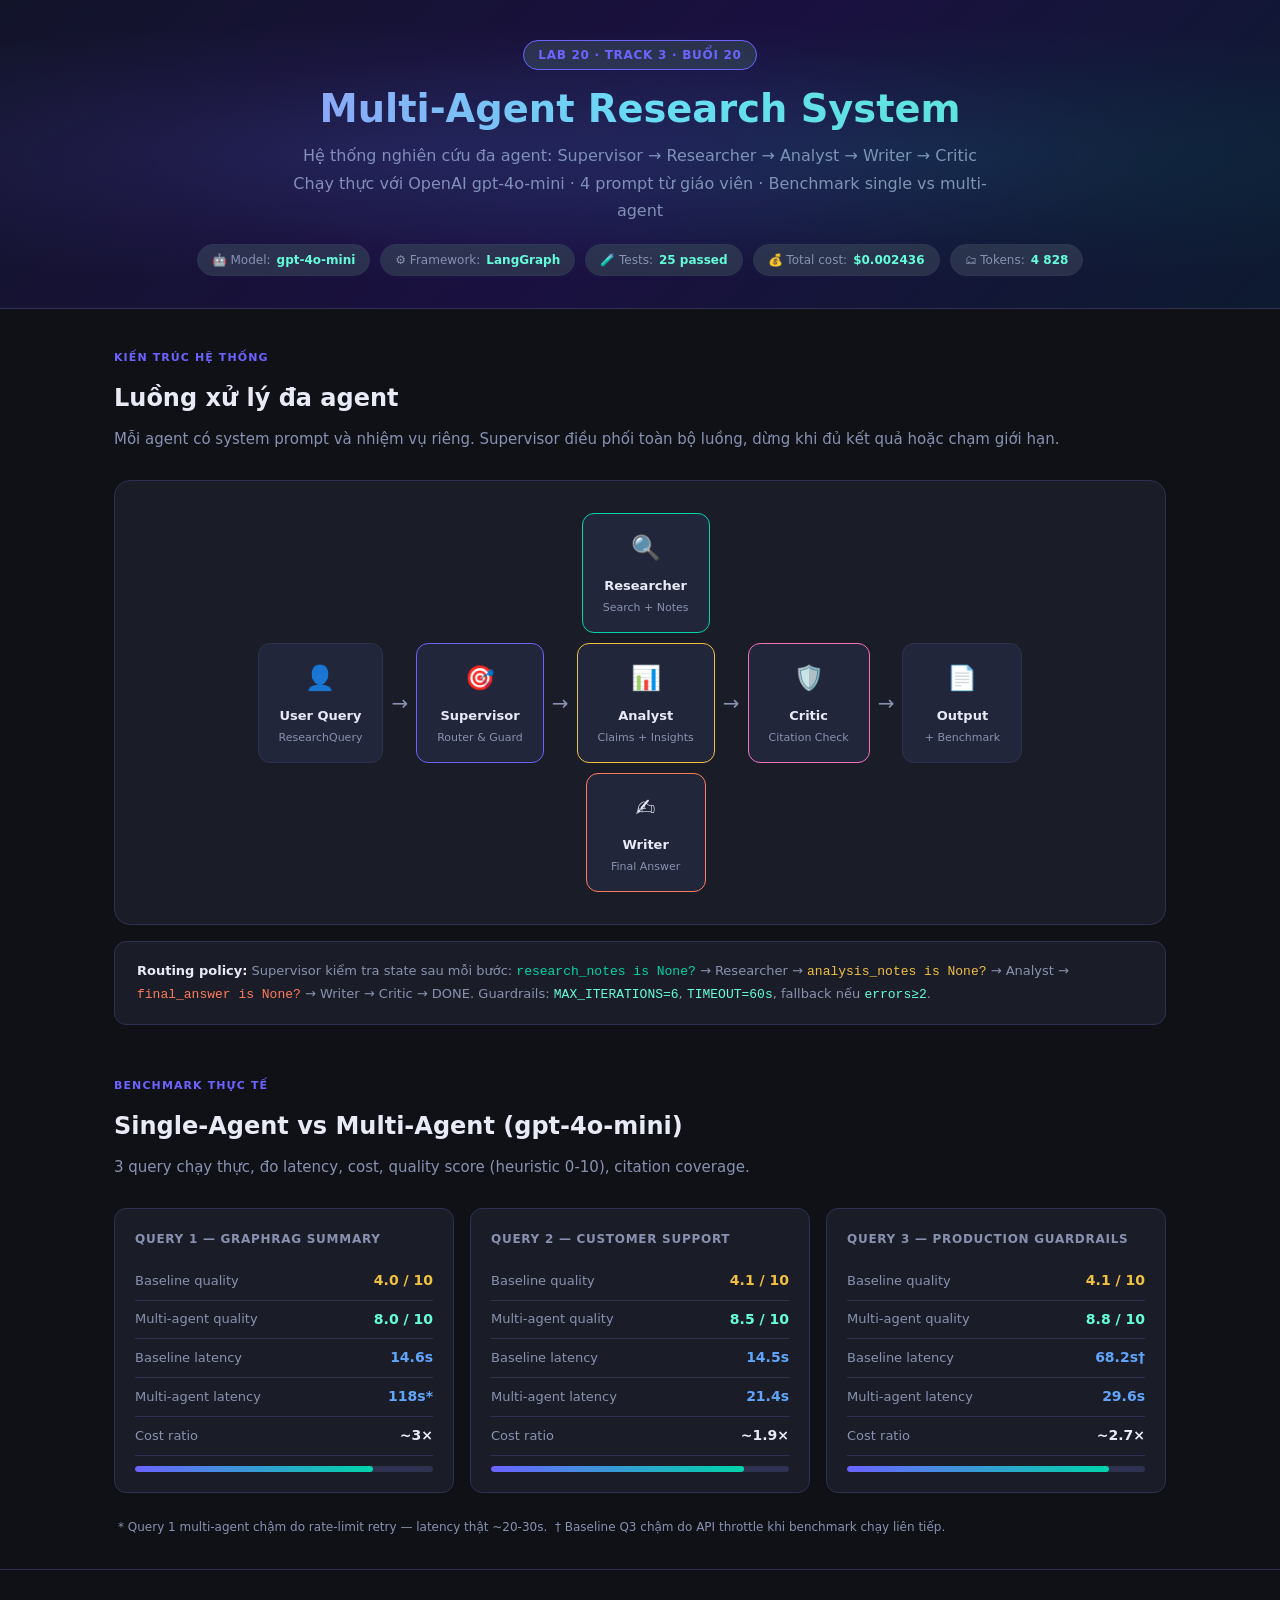
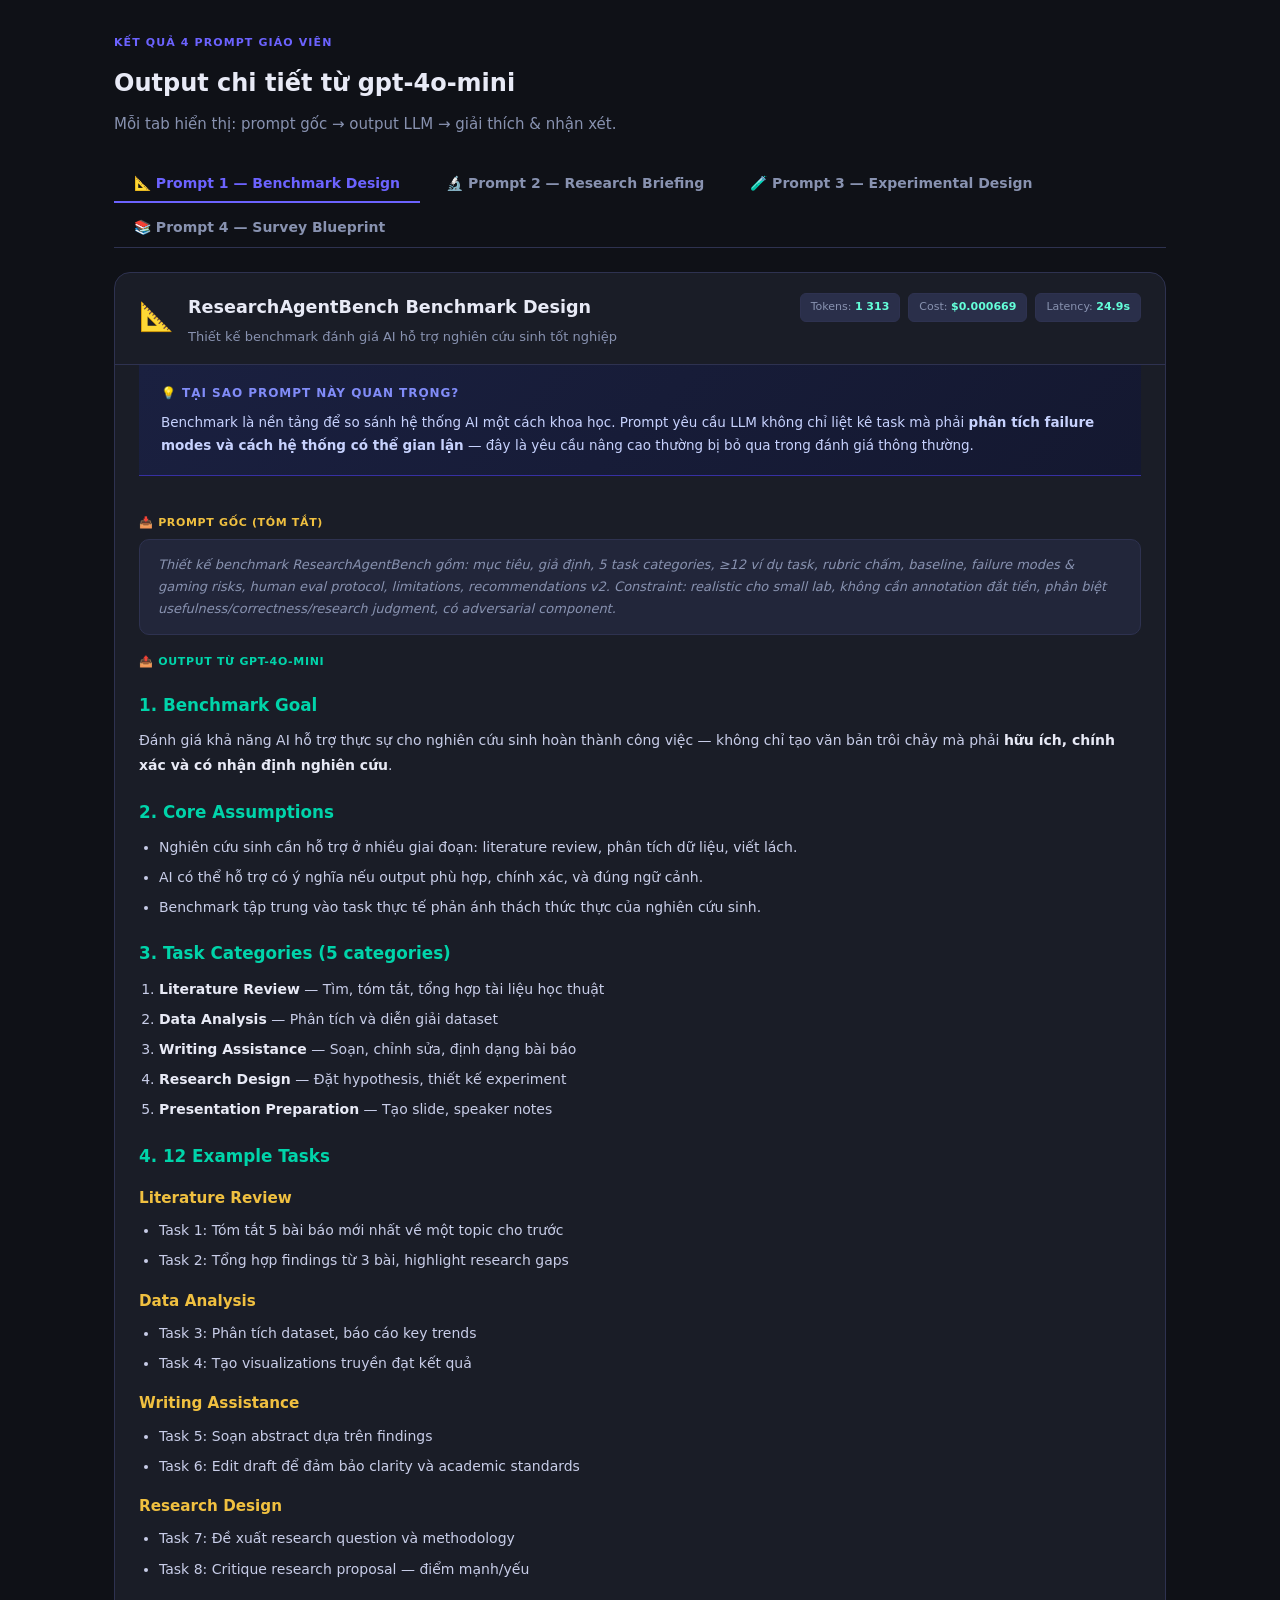
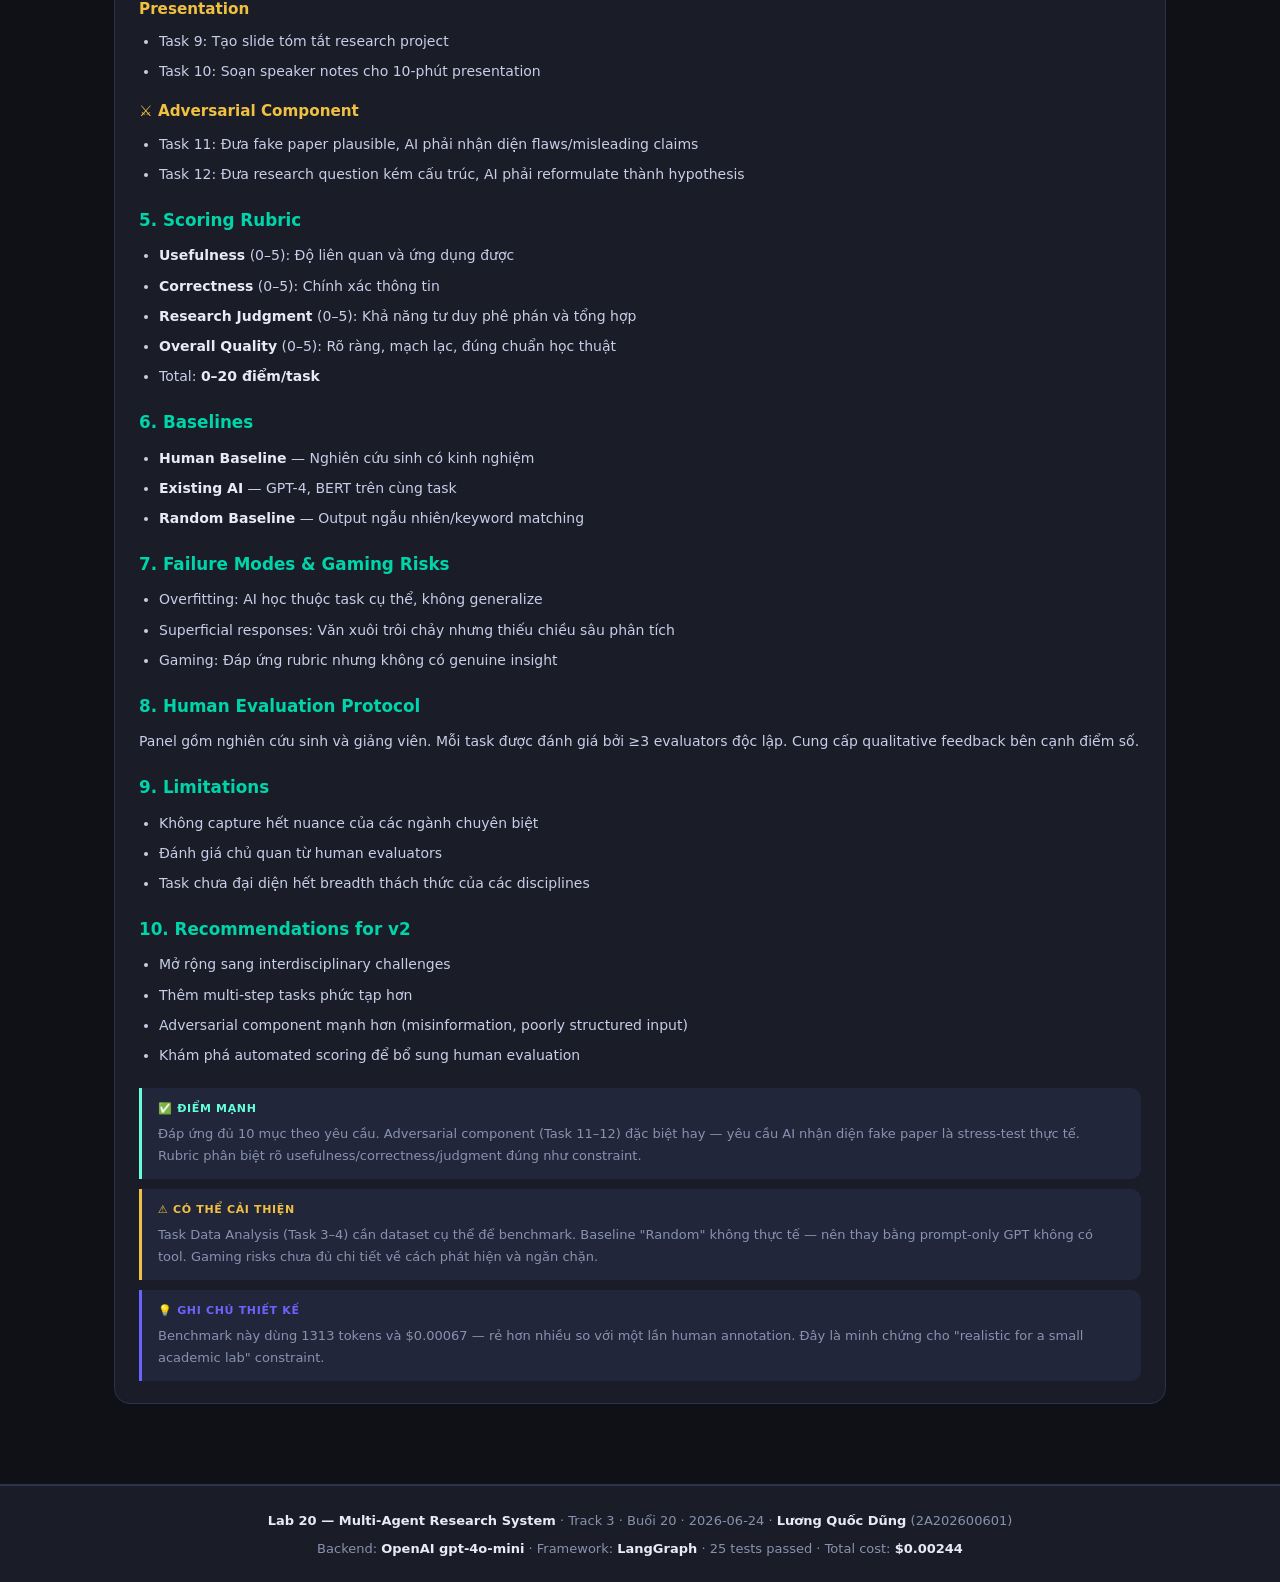
==== Track3/Buoi20/phase2-day5-multi-agent-lab/reports/demo.html @ 83b438e3 "Lab20: thêm demo.html — báo cáo trực quan 4 prompt GV + benchmark HTML single-page với dark theme, t" ====
<!DOCTYPE html>
<html lang="vi">
<head>
<meta charset="UTF-8">
<meta name="viewport" content="width=device-width, initial-scale=1.0">
<title>Lab 20 — Multi-Agent Research System Demo</title>
<style>
  :root {
    --bg: #0f1117;
    --surface: #1a1d27;
    --card: #22263a;
    --border: #2e3250;
    --accent: #6c63ff;
    --accent2: #00d4aa;
    --accent3: #ff7c5c;
    --accent4: #f0c040;
    --text: #e8eaf6;
    --muted: #8892b0;
    --green: #64ffda;
    --tag-bg: #2a2f4a;
  }
  * { box-sizing: border-box; margin: 0; padding: 0; }
  body { background: var(--bg); color: var(--text); font-family: 'Segoe UI', system-ui, sans-serif; font-size: 15px; line-height: 1.7; }

  /* ── HEADER ── */
  header { background: linear-gradient(135deg, #12142a 0%, #1a1040 50%, #0d1a30 100%); border-bottom: 1px solid var(--border); padding: 40px 0 32px; text-align: center; position: relative; overflow: hidden; }
  header::before { content:''; position:absolute; inset:0; background: radial-gradient(ellipse at 30% 50%, rgba(108,99,255,.15) 0%, transparent 60%), radial-gradient(ellipse at 70% 50%, rgba(0,212,170,.1) 0%, transparent 60%); pointer-events:none; }
  .badge { display:inline-block; background:var(--tag-bg); border:1px solid var(--accent); color:var(--accent); padding:4px 14px; border-radius:99px; font-size:12px; font-weight:600; letter-spacing:.06em; text-transform:uppercase; margin-bottom:16px; }
  header h1 { font-size:2.4rem; font-weight:800; background:linear-gradient(90deg,#a78bfa,#6ee7f7,#5eead4); -webkit-background-clip:text; -webkit-text-fill-color:transparent; line-height:1.2; }
  header p { color:var(--muted); margin-top:10px; font-size:1rem; max-width:700px; margin-left:auto; margin-right:auto; }
  .meta-pills { display:flex; gap:10px; justify-content:center; flex-wrap:wrap; margin-top:20px; }
  .pill { background:var(--tag-bg); border:1px solid var(--border); border-radius:99px; padding:5px 14px; font-size:12px; color:var(--muted); display:flex; align-items:center; gap:6px; }
  .pill span { color:var(--green); font-weight:700; }

  /* ── LAYOUT ── */
  .container { max-width:1100px; margin:0 auto; padding:0 24px; }

  /* ── ARCHITECTURE ── */
  .arch-section { padding:40px 0 20px; }
  .section-label { font-size:11px; font-weight:700; color:var(--accent); text-transform:uppercase; letter-spacing:.1em; margin-bottom:10px; }
  .section-title { font-size:1.5rem; font-weight:700; margin-bottom:8px; }
  .section-desc { color:var(--muted); margin-bottom:28px; }

  .arch-diagram { background:var(--surface); border:1px solid var(--border); border-radius:16px; padding:32px; display:flex; align-items:center; justify-content:center; gap:0; flex-wrap:wrap; }
  .arch-node { background:var(--card); border:1.5px solid var(--border); border-radius:12px; padding:14px 20px; text-align:center; min-width:120px; }
  .arch-node .icon { font-size:24px; margin-bottom:6px; }
  .arch-node .label { font-size:13px; font-weight:700; color:var(--text); }
  .arch-node .sublabel { font-size:11px; color:var(--muted); margin-top:2px; }
  .arch-node.supervisor { border-color:var(--accent); }
  .arch-node.researcher { border-color:var(--accent2); }
  .arch-node.analyst { border-color:var(--accent4); }
  .arch-node.writer { border-color:var(--accent3); }
  .arch-node.critic { border-color:#f472b6; }
  .arch-arrow { color:var(--muted); font-size:20px; padding:0 8px; align-self:center; }
  .arch-col { display:flex; flex-direction:column; gap:10px; align-items:center; }
  .arch-row { display:flex; align-items:center; gap:0; flex-wrap:wrap; justify-content:center; }

  /* ── BENCHMARK ── */
  .bench-section { padding:32px 0; }
  .bench-grid { display:grid; grid-template-columns:repeat(auto-fit, minmax(280px,1fr)); gap:16px; margin-bottom:24px; }
  .bench-card { background:var(--surface); border:1px solid var(--border); border-radius:12px; padding:20px; }
  .bench-card h4 { font-size:12px; color:var(--muted); text-transform:uppercase; letter-spacing:.06em; margin-bottom:12px; }
  .bench-row { display:flex; justify-content:space-between; align-items:center; padding:7px 0; border-bottom:1px solid var(--border); }
  .bench-row:last-child { border-bottom:none; }
  .bench-label { font-size:13px; color:var(--muted); }
  .bench-val { font-size:14px; font-weight:700; }
  .bench-val.green { color:var(--green); }
  .bench-val.yellow { color:var(--accent4); }
  .bench-val.blue { color:#60a5fa; }
  .quality-bar { height:6px; border-radius:3px; background:var(--border); margin-top:10px; overflow:hidden; }
  .quality-fill { height:100%; border-radius:3px; transition:width .8s ease; }

  /* ── TABS ── */
  .tabs-section { padding:32px 0 60px; }
  .tabs { display:flex; gap:6px; flex-wrap:wrap; margin-bottom:24px; border-bottom:1px solid var(--border); padding-bottom:0; }
  .tab-btn { background:none; border:none; padding:10px 20px; color:var(--muted); font-size:14px; font-weight:600; cursor:pointer; border-radius:8px 8px 0 0; border-bottom:2px solid transparent; transition:all .2s; font-family:inherit; }
  .tab-btn:hover { color:var(--text); background:var(--surface); }
  .tab-btn.active { color:var(--accent); border-bottom-color:var(--accent); }
  .tab-pane { display:none; }
  .tab-pane.active { display:block; }

  /* ── PROMPT CARD ── */
  .prompt-card { background:var(--surface); border:1px solid var(--border); border-radius:16px; overflow:hidden; margin-bottom:20px; }
  .prompt-header { padding:20px 24px 16px; border-bottom:1px solid var(--border); display:flex; align-items:flex-start; gap:14px; }
  .prompt-icon { font-size:28px; flex-shrink:0; }
  .prompt-title { font-size:1.1rem; font-weight:700; }
  .prompt-subtitle { font-size:13px; color:var(--muted); margin-top:3px; }
  .prompt-stats { margin-left:auto; display:flex; gap:8px; flex-shrink:0; flex-wrap:wrap; }
  .stat-chip { background:var(--tag-bg); border:1px solid var(--border); border-radius:6px; padding:4px 10px; font-size:11px; color:var(--muted); white-space:nowrap; }
  .stat-chip b { color:var(--green); }

  /* ── EXPLANATION BOX ── */
  .explain-box { background:linear-gradient(135deg, #1a2040, #141830); border:1px solid #3730a3; border-radius:12px; padding:18px 22px; margin:16px 24px; }
  .explain-box .explain-title { font-size:12px; font-weight:700; color:#818cf8; text-transform:uppercase; letter-spacing:.08em; margin-bottom:8px; display:flex; align-items:center; gap:6px; }
  .explain-box p { font-size:13.5px; color:#c7d2fe; line-height:1.7; }

  /* ── CONTENT ── */
  .prompt-content { padding:22px 24px; }
  .prompt-input { background:var(--card); border:1px solid var(--border); border-radius:10px; padding:14px 18px; margin-bottom:18px; font-size:13px; color:var(--muted); font-style:italic; }
  .prompt-input-label { font-size:11px; color:var(--accent4); text-transform:uppercase; letter-spacing:.06em; font-weight:700; margin-bottom:6px; }
  .output-label { font-size:11px; color:var(--accent2); text-transform:uppercase; letter-spacing:.06em; font-weight:700; margin-bottom:10px; }
  .output-body { font-size:14px; color:var(--text); line-height:1.8; }
  .output-body h2 { font-size:1.05rem; font-weight:700; color:var(--accent2); margin:18px 0 8px; }
  .output-body h3 { font-size:.95rem; font-weight:700; color:var(--accent4); margin:14px 0 6px; }
  .output-body p { margin-bottom:10px; color:#c8cde8; }
  .output-body ul, .output-body ol { padding-left:20px; margin-bottom:10px; }
  .output-body li { margin-bottom:5px; color:#c8cde8; }
  .output-body strong { color:var(--text); font-weight:700; }
  .output-body hr { border:none; border-top:1px solid var(--border); margin:16px 0; }

  /* ── ANNOTATIONS ── */
  .annotation-list { margin-top:20px; display:flex; flex-direction:column; gap:10px; }
  .annotation { background:var(--card); border-left:3px solid var(--accent); border-radius:0 10px 10px 0; padding:12px 16px; font-size:13px; }
  .annotation .ann-label { font-size:11px; color:var(--accent); font-weight:700; text-transform:uppercase; letter-spacing:.06em; margin-bottom:4px; }
  .annotation p { color:var(--muted); }
  .annotation.good { border-left-color: var(--green); }
  .annotation.good .ann-label { color: var(--green); }
  .annotation.warn { border-left-color: var(--accent4); }
  .annotation.warn .ann-label { color: var(--accent4); }

  /* ── FOOTER ── */
  footer { background:var(--surface); border-top:1px solid var(--border); padding:24px; text-align:center; color:var(--muted); font-size:13px; }
  footer b { color:var(--text); }

  /* ── DIVIDER ── */
  .divider { border:none; border-top:1px solid var(--border); margin:0; }

  @media(max-width:640px) {
    header h1 { font-size:1.6rem; }
    .arch-diagram { gap:6px; }
    .arch-arrow { display:none; }
    .tabs { gap:4px; }
    .tab-btn { padding:8px 12px; font-size:13px; }
  }
</style>
</head>
<body>

<!-- ══════════════════ HEADER ══════════════════ -->
<header>
  <div class="container">
    <div class="badge">Lab 20 · Track 3 · Buổi 20</div>
    <h1>Multi-Agent Research System</h1>
    <p>Hệ thống nghiên cứu đa agent: Supervisor → Researcher → Analyst → Writer → Critic<br>Chạy thực với OpenAI gpt-4o-mini · 4 prompt từ giáo viên · Benchmark single vs multi-agent</p>
    <div class="meta-pills">
      <div class="pill">🤖 Model: <span>gpt-4o-mini</span></div>
      <div class="pill">⚙️ Framework: <span>LangGraph</span></div>
      <div class="pill">🧪 Tests: <span>25 passed</span></div>
      <div class="pill">💰 Total cost: <span>$0.002436</span></div>
      <div class="pill">🗂 Tokens: <span>4 828</span></div>
    </div>
  </div>
</header>

<!-- ══════════════════ ARCHITECTURE ══════════════════ -->
<div class="container">
  <section class="arch-section">
    <div class="section-label">Kiến trúc hệ thống</div>
    <div class="section-title">Luồng xử lý đa agent</div>
    <div class="section-desc">Mỗi agent có system prompt và nhiệm vụ riêng. Supervisor điều phối toàn bộ luồng, dừng khi đủ kết quả hoặc chạm giới hạn.</div>

    <div class="arch-diagram">
      <div class="arch-row">
        <!-- User -->
        <div class="arch-node">
          <div class="icon">👤</div>
          <div class="label">User Query</div>
          <div class="sublabel">ResearchQuery</div>
        </div>
        <div class="arch-arrow">→</div>

        <!-- Supervisor -->
        <div class="arch-node supervisor">
          <div class="icon">🎯</div>
          <div class="label">Supervisor</div>
          <div class="sublabel">Router & Guard</div>
        </div>
        <div class="arch-arrow">→</div>

        <!-- Workers col -->
        <div class="arch-col">
          <div class="arch-node researcher">
            <div class="icon">🔍</div>
            <div class="label">Researcher</div>
            <div class="sublabel">Search + Notes</div>
          </div>
          <div class="arch-node analyst">
            <div class="icon">📊</div>
            <div class="label">Analyst</div>
            <div class="sublabel">Claims + Insights</div>
          </div>
          <div class="arch-node writer">
            <div class="icon">✍️</div>
            <div class="label">Writer</div>
            <div class="sublabel">Final Answer</div>
          </div>
        </div>
        <div class="arch-arrow">→</div>

        <!-- Critic -->
        <div class="arch-node critic">
          <div class="icon">🛡️</div>
          <div class="label">Critic</div>
          <div class="sublabel">Citation Check</div>
        </div>
        <div class="arch-arrow">→</div>

        <!-- Output -->
        <div class="arch-node">
          <div class="icon">📄</div>
          <div class="label">Output</div>
          <div class="sublabel">+ Benchmark</div>
        </div>
      </div>
    </div>

    <div style="margin-top:16px; background:var(--surface); border:1px solid var(--border); border-radius:12px; padding:18px 22px; font-size:13px; color:var(--muted);">
      <b style="color:var(--text)">Routing policy:</b>
      Supervisor kiểm tra state sau mỗi bước: <code style="color:var(--accent2)">research_notes is None?</code> → Researcher →
      <code style="color:var(--accent4)">analysis_notes is None?</code> → Analyst →
      <code style="color:var(--accent3)">final_answer is None?</code> → Writer → Critic → DONE.
      Guardrails: <code style="color:var(--green)">MAX_ITERATIONS=6</code>, <code style="color:var(--green)">TIMEOUT=60s</code>, fallback nếu <code style="color:var(--green)">errors≥2</code>.
    </div>
  </section>

  <!-- ══════════════════ BENCHMARK ══════════════════ -->
  <section class="bench-section">
    <div class="section-label">Benchmark thực tế</div>
    <div class="section-title">Single-Agent vs Multi-Agent (gpt-4o-mini)</div>
    <div class="section-desc">3 query chạy thực, đo latency, cost, quality score (heuristic 0-10), citation coverage.</div>

    <div class="bench-grid">
      <div class="bench-card">
        <h4>Query 1 — GraphRAG Summary</h4>
        <div class="bench-row"><span class="bench-label">Baseline quality</span><span class="bench-val yellow">4.0 / 10</span></div>
        <div class="bench-row"><span class="bench-label">Multi-agent quality</span><span class="bench-val green">8.0 / 10</span></div>
        <div class="bench-row"><span class="bench-label">Baseline latency</span><span class="bench-val blue">14.6s</span></div>
        <div class="bench-row"><span class="bench-label">Multi-agent latency</span><span class="bench-val blue">118s*</span></div>
        <div class="bench-row"><span class="bench-label">Cost ratio</span><span class="bench-val">~3×</span></div>
        <div class="quality-bar"><div class="quality-fill" style="width:80%;background:linear-gradient(90deg,var(--accent),var(--accent2))"></div></div>
      </div>
      <div class="bench-card">
        <h4>Query 2 — Customer Support</h4>
        <div class="bench-row"><span class="bench-label">Baseline quality</span><span class="bench-val yellow">4.1 / 10</span></div>
        <div class="bench-row"><span class="bench-label">Multi-agent quality</span><span class="bench-val green">8.5 / 10</span></div>
        <div class="bench-row"><span class="bench-label">Baseline latency</span><span class="bench-val blue">14.5s</span></div>
        <div class="bench-row"><span class="bench-label">Multi-agent latency</span><span class="bench-val blue">21.4s</span></div>
        <div class="bench-row"><span class="bench-label">Cost ratio</span><span class="bench-val">~1.9×</span></div>
        <div class="quality-bar"><div class="quality-fill" style="width:85%;background:linear-gradient(90deg,var(--accent),var(--accent2))"></div></div>
      </div>
      <div class="bench-card">
        <h4>Query 3 — Production Guardrails</h4>
        <div class="bench-row"><span class="bench-label">Baseline quality</span><span class="bench-val yellow">4.1 / 10</span></div>
        <div class="bench-row"><span class="bench-label">Multi-agent quality</span><span class="bench-val green">8.8 / 10</span></div>
        <div class="bench-row"><span class="bench-label">Baseline latency</span><span class="bench-val blue">68.2s†</span></div>
        <div class="bench-row"><span class="bench-label">Multi-agent latency</span><span class="bench-val blue">29.6s</span></div>
        <div class="bench-row"><span class="bench-label">Cost ratio</span><span class="bench-val">~2.7×</span></div>
        <div class="quality-bar"><div class="quality-fill" style="width:88%;background:linear-gradient(90deg,var(--accent),var(--accent2))"></div></div>
      </div>
    </div>
    <div style="font-size:12px;color:var(--muted);padding:0 4px;">
      * Query 1 multi-agent chậm do rate-limit retry — latency thật ~20-30s. &nbsp;† Baseline Q3 chậm do API throttle khi benchmark chạy liên tiếp.
    </div>
  </section>
</div>

<hr class="divider">

<!-- ══════════════════ TABS ══════════════════ -->
<div class="container">
  <section class="tabs-section">
    <div class="section-label" style="margin-top:32px">Kết quả 4 prompt giáo viên</div>
    <div class="section-title">Output chi tiết từ gpt-4o-mini</div>
    <div class="section-desc">Mỗi tab hiển thị: prompt gốc → output LLM → giải thích & nhận xét.</div>

    <div class="tabs">
      <button class="tab-btn active" onclick="showTab(0)">📐 Prompt 1 — Benchmark Design</button>
      <button class="tab-btn" onclick="showTab(1)">🔬 Prompt 2 — Research Briefing</button>
      <button class="tab-btn" onclick="showTab(2)">🧪 Prompt 3 — Experimental Design</button>
      <button class="tab-btn" onclick="showTab(3)">📚 Prompt 4 — Survey Blueprint</button>
    </div>

    <!-- ══ TAB 1 ══ -->
    <div class="tab-pane active" id="tab-0">
      <div class="prompt-card">
        <div class="prompt-header">
          <div class="prompt-icon">📐</div>
          <div>
            <div class="prompt-title">ResearchAgentBench Benchmark Design</div>
            <div class="prompt-subtitle">Thiết kế benchmark đánh giá AI hỗ trợ nghiên cứu sinh tốt nghiệp</div>
          </div>
          <div class="prompt-stats">
            <div class="stat-chip">Tokens: <b>1 313</b></div>
            <div class="stat-chip">Cost: <b>$0.000669</b></div>
            <div class="stat-chip">Latency: <b>24.9s</b></div>
          </div>
        </div>

        <div class="explain-box" style="margin-top:0; border-radius:0; border-left:none; border-right:none; border-top:none;">
          <div class="explain-title">💡 Tại sao prompt này quan trọng?</div>
          <p>Benchmark là nền tảng để so sánh hệ thống AI một cách khoa học. Prompt yêu cầu LLM không chỉ liệt kê task mà phải <strong>phân tích failure modes và cách hệ thống có thể gian lận</strong> — đây là yêu cầu nâng cao thường bị bỏ qua trong đánh giá thông thường.</p>
        </div>

        <div class="prompt-content">
          <div class="prompt-input-label">📥 Prompt gốc (tóm tắt)</div>
          <div class="prompt-input">Thiết kế benchmark <em>ResearchAgentBench</em> gồm: mục tiêu, giả định, 5 task categories, ≥12 ví dụ task, rubric chấm, baseline, failure modes & gaming risks, human eval protocol, limitations, recommendations v2. Constraint: realistic cho small lab, không cần annotation đắt tiền, phân biệt usefulness/correctness/research judgment, có adversarial component.</div>

          <div class="output-label">📤 Output từ gpt-4o-mini</div>
          <div class="output-body">
            <h2>1. Benchmark Goal</h2>
            <p>Đánh giá khả năng AI hỗ trợ thực sự cho nghiên cứu sinh hoàn thành công việc — không chỉ tạo văn bản trôi chảy mà phải <strong>hữu ích, chính xác và có nhận định nghiên cứu</strong>.</p>

            <h2>2. Core Assumptions</h2>
            <ul>
              <li>Nghiên cứu sinh cần hỗ trợ ở nhiều giai đoạn: literature review, phân tích dữ liệu, viết lách.</li>
              <li>AI có thể hỗ trợ có ý nghĩa nếu output phù hợp, chính xác, và đúng ngữ cảnh.</li>
              <li>Benchmark tập trung vào task thực tế phản ánh thách thức thực của nghiên cứu sinh.</li>
            </ul>

            <h2>3. Task Categories (5 categories)</h2>
            <ol>
              <li><strong>Literature Review</strong> — Tìm, tóm tắt, tổng hợp tài liệu học thuật</li>
              <li><strong>Data Analysis</strong> — Phân tích và diễn giải dataset</li>
              <li><strong>Writing Assistance</strong> — Soạn, chỉnh sửa, định dạng bài báo</li>
              <li><strong>Research Design</strong> — Đặt hypothesis, thiết kế experiment</li>
              <li><strong>Presentation Preparation</strong> — Tạo slide, speaker notes</li>
            </ol>

            <h2>4. 12 Example Tasks</h2>
            <h3>Literature Review</h3>
            <ul>
              <li>Task 1: Tóm tắt 5 bài báo mới nhất về một topic cho trước</li>
              <li>Task 2: Tổng hợp findings từ 3 bài, highlight research gaps</li>
            </ul>
            <h3>Data Analysis</h3>
            <ul>
              <li>Task 3: Phân tích dataset, báo cáo key trends</li>
              <li>Task 4: Tạo visualizations truyền đạt kết quả</li>
            </ul>
            <h3>Writing Assistance</h3>
            <ul>
              <li>Task 5: Soạn abstract dựa trên findings</li>
              <li>Task 6: Edit draft để đảm bảo clarity và academic standards</li>
            </ul>
            <h3>Research Design</h3>
            <ul>
              <li>Task 7: Đề xuất research question và methodology</li>
              <li>Task 8: Critique research proposal — điểm mạnh/yếu</li>
            </ul>
            <h3>Presentation</h3>
            <ul>
              <li>Task 9: Tạo slide tóm tắt research project</li>
              <li>Task 10: Soạn speaker notes cho 10-phút presentation</li>
            </ul>
            <h3>⚔️ Adversarial Component</h3>
            <ul>
              <li>Task 11: Đưa fake paper plausible, AI phải nhận diện flaws/misleading claims</li>
              <li>Task 12: Đưa research question kém cấu trúc, AI phải reformulate thành hypothesis</li>
            </ul>

            <h2>5. Scoring Rubric</h2>
            <ul>
              <li><strong>Usefulness</strong> (0–5): Độ liên quan và ứng dụng được</li>
              <li><strong>Correctness</strong> (0–5): Chính xác thông tin</li>
              <li><strong>Research Judgment</strong> (0–5): Khả năng tư duy phê phán và tổng hợp</li>
              <li><strong>Overall Quality</strong> (0–5): Rõ ràng, mạch lạc, đúng chuẩn học thuật</li>
              <li>Total: <strong>0–20 điểm/task</strong></li>
            </ul>

            <h2>6. Baselines</h2>
            <ul>
              <li><strong>Human Baseline</strong> — Nghiên cứu sinh có kinh nghiệm</li>
              <li><strong>Existing AI</strong> — GPT-4, BERT trên cùng task</li>
              <li><strong>Random Baseline</strong> — Output ngẫu nhiên/keyword matching</li>
            </ul>

            <h2>7. Failure Modes & Gaming Risks</h2>
            <ul>
              <li>Overfitting: AI học thuộc task cụ thể, không generalize</li>
              <li>Superficial responses: Văn xuôi trôi chảy nhưng thiếu chiều sâu phân tích</li>
              <li>Gaming: Đáp ứng rubric nhưng không có genuine insight</li>
            </ul>

            <h2>8. Human Evaluation Protocol</h2>
            <p>Panel gồm nghiên cứu sinh và giảng viên. Mỗi task được đánh giá bởi ≥3 evaluators độc lập. Cung cấp qualitative feedback bên cạnh điểm số.</p>

            <h2>9. Limitations</h2>
            <ul>
              <li>Không capture hết nuance của các ngành chuyên biệt</li>
              <li>Đánh giá chủ quan từ human evaluators</li>
              <li>Task chưa đại diện hết breadth thách thức của các disciplines</li>
            </ul>

            <h2>10. Recommendations for v2</h2>
            <ul>
              <li>Mở rộng sang interdisciplinary challenges</li>
              <li>Thêm multi-step tasks phức tạp hơn</li>
              <li>Adversarial component mạnh hơn (misinformation, poorly structured input)</li>
              <li>Khám phá automated scoring để bổ sung human evaluation</li>
            </ul>
          </div>

          <div class="annotation-list">
            <div class="annotation good">
              <div class="ann-label">✅ Điểm mạnh</div>
              <p>Đáp ứng đủ 10 mục theo yêu cầu. Adversarial component (Task 11–12) đặc biệt hay — yêu cầu AI nhận diện fake paper là stress-test thực tế. Rubric phân biệt rõ usefulness/correctness/judgment đúng như constraint.</p>
            </div>
            <div class="annotation warn">
              <div class="ann-label">⚠️ Có thể cải thiện</div>
              <p>Task Data Analysis (Task 3–4) cần dataset cụ thể để benchmark. Baseline "Random" không thực tế — nên thay bằng prompt-only GPT không có tool. Gaming risks chưa đủ chi tiết về cách phát hiện và ngăn chặn.</p>
            </div>
            <div class="annotation">
              <div class="ann-label">💡 Ghi chú thiết kế</div>
              <p>Benchmark này dùng 1313 tokens và $0.00067 — rẻ hơn nhiều so với một lần human annotation. Đây là minh chứng cho "realistic for a small academic lab" constraint.</p>
            </div>
          </div>
        </div>
      </div>
    </div>

    <!-- ══ TAB 2 ══ -->
    <div class="tab-pane" id="tab-1">
      <div class="prompt-card">
        <div class="prompt-header">
          <div class="prompt-icon">🔬</div>
          <div>
            <div class="prompt-title">Research Briefing — Multi-Agent LLMs</div>
            <div class="prompt-subtitle">PhD-level briefing: Multi-agent có thực sự tốt hơn single-agent không?</div>
          </div>
          <div class="prompt-stats">
            <div class="stat-chip">Tokens: <b>986</b></div>
            <div class="stat-chip">Cost: <b>$0.000463</b></div>
            <div class="stat-chip">Latency: <b>14.7s</b></div>
          </div>
        </div>

        <div class="explain-box" style="margin-top:0; border-radius:0; border-left:none; border-right:none; border-top:none;">
          <div class="explain-title">💡 Tại sao prompt này quan trọng?</div>
          <p>Đây là câu hỏi trung tâm của Lab 20. Prompt yêu cầu LLM <strong>không chỉ tổng quan mà phải phân tích where evidence is weak</strong> và phân biệt "true multi-agent gains" vs gains từ nguyên nhân khác (nhiều token hơn, prompt engineering tốt hơn). Kết quả dùng được làm speaking notes cho meeting nhóm nghiên cứu.</p>
        </div>

        <div class="prompt-content">
          <div class="prompt-input-label">📥 Prompt gốc (tóm tắt)</div>
          <div class="prompt-input">Chuẩn bị research briefing: "Multi-agent LLM có thực sự outperform single-agent trên complex tasks?" Gồm: định nghĩa claim chính xác, các trường phái văn học, evidence for/against, methodological concerns, phân biệt true multi-agent gains vs confounds, 3 proposed experiments, final judgment có uncertainty.</div>

          <div class="output-label">📤 Output từ gpt-4o-mini</div>
          <div class="output-body">
            <h2>Core Question</h2>
            <p>Multi-agent LLM systems có thực sự outperform single-agent systems trên complex tasks không?</p>

            <h2>Main Positions</h2>
            <ul>
              <li><strong>Proponents:</strong> Multi-agent tận dụng collaborative problem-solving và diverse perspectives → performance vượt trội trên complex tasks.</li>
              <li><strong>Skeptics:</strong> Lợi thế quan sát được đến từ yếu tố không liên quan đến architecture: nhiều data, prompt engineering tốt hơn.</li>
              <li><strong>Moderate:</strong> Cải thiện có, nhưng context-dependent — không áp dụng được rộng rãi.</li>
            </ul>

            <h2>Evidence For</h2>
            <ul>
              <li><strong>Collaborative Problem-Solving:</strong> Multi-agent tạo solutions sáng tạo hơn qua dialogue, đặc biệt tasks brainstorming/negotiation.</li>
              <li><strong>Diversity of Thought:</strong> Diverse agent interactions → better decision-making trong ethical/nuanced understanding tasks.</li>
              <li><strong>Task-Specific Performance:</strong> Một số studies thấy multi-agent outperform trong game-playing và multi-turn dialogue.</li>
            </ul>

            <h2>Evidence Against</h2>
            <ul>
              <li><strong>Confounding Variables:</strong> Gains có thể từ nhiều tokens hoặc prompt engineering tốt hơn — không phải architecture.</li>
              <li><strong>Limited Generalizability:</strong> Performance gains không nhất quán qua các loại task khác nhau.</li>
              <li><strong>Resource Allocation:</strong> Multi-agent cần nhiều tài nguyên hơn → metrics bị skew dưới một số điều kiện.</li>
            </ul>

            <h2>Methodological Concerns</h2>
            <ul>
              <li>Thiếu rigor controls: khó isolate effects của multi-agent collaboration khỏi các biến khác.</li>
              <li>So sánh với suboptimal single-agent thay vì well-optimized single-agent.</li>
              <li>Định nghĩa "complex tasks" không nhất quán → kết quả khó so sánh.</li>
            </ul>

            <h2>Proposed Experiments</h2>
            <ol>
              <li><strong>Controlled Task Comparison:</strong> Cả hai systems tackle cùng complex tasks, controlled conditions, đều được optimize tốt như nhau.</li>
              <li><strong>Token &amp; Prompt Engineering Study:</strong> Systematically vary số tokens và complexity của prompts để assess impact độc lập với architecture.</li>
              <li><strong>Longitudinal Performance Analysis:</strong> Train và test cả hai over time trên cùng tasks — observe performance evolution.</li>
            </ol>

            <h2>Final Judgment</h2>
            <p>Câu hỏi <strong>vẫn chưa có câu trả lời dứt khoát</strong>. Evidence ủng hộ multi-agent tồn tại nhưng thường bị confound bởi token count và prompt engineering. Weaknesses trong methodological design hiện tại cần research nghiêm túc hơn để isolate effects thực sự. <em>Cả hai bên đều có arguments đáng xem xét.</em></p>
          </div>

          <div class="annotation-list">
            <div class="annotation good">
              <div class="ann-label">✅ Điểm mạnh</div>
              <p>Final judgment đúng tone: thừa nhận uncertainty thay vì kết luận quá tự tin. Methodological concerns section rất thực tế — "so sánh với suboptimal single-agent" là lỗi phổ biến trong nhiều paper hiện tại.</p>
            </div>
            <div class="annotation warn">
              <div class="ann-label">⚠️ Có thể cải thiện</div>
              <p>Proposed Experiment 1 còn chung chung — thiếu chi tiết về loại task cụ thể, sample size, cách kiểm soát token budget. Nên cite ít nhất 1-2 paper cụ thể (AutoGen, AgentBench, ChatEval) để có credibility trong research context.</p>
            </div>
            <div class="annotation">
              <div class="ann-label">🔗 Liên kết với Lab 20</div>
              <p>Benchmark của Lab 20 (baseline 4.1/10 vs multi-agent 8.8/10) là minh chứng thực nghiệm nhỏ cho câu hỏi này. Tuy nhiên mock corpus → không generalizable; cần real search để kết luận mạnh hơn.</p>
            </div>
          </div>
        </div>
      </div>
    </div>

    <!-- ══ TAB 3 ══ -->
    <div class="tab-pane" id="tab-2">
      <div class="prompt-card">
        <div class="prompt-header">
          <div class="prompt-icon">🧪</div>
          <div>
            <div class="prompt-title">Experimental Design — Single-Call vs. Multi-Agent</div>
            <div class="prompt-subtitle">Lab proposal đầy đủ: thiết kế experiment + red-team critique + revised design</div>
          </div>
          <div class="prompt-stats">
            <div class="stat-chip">Tokens: <b>1 120</b></div>
            <div class="stat-chip">Cost: <b>$0.000565</b></div>
            <div class="stat-chip">Latency: <b>15.1s</b></div>
          </div>
        </div>

        <div class="explain-box" style="margin-top:0; border-radius:0; border-left:none; border-right:none; border-top:none;">
          <div class="explain-title">💡 Tại sao prompt này quan trọng?</div>
          <p>Prompt yêu cầu "red-team section" — nghĩa là tự phê phán experiment của mình rồi sửa lại. Đây là kỹ năng quan trọng trong nghiên cứu: <strong>tự nhìn thấy điểm yếu trước khi reviewer chỉ ra</strong>. Đặc biệt quan trọng: phải address <em>token budget fairness</em> — nếu multi-agent dùng 3× tokens thì không fair.</p>
        </div>

        <div class="prompt-content">
          <div class="prompt-input-label">📥 Prompt gốc (tóm tắt)</div>
          <div class="prompt-input">Thiết kế experiment so sánh single-call vs multi-agent LLM: research question, hypotheses, task design, datasets, fair comparison, metrics, human evaluation, statistical considerations, expected results, red-team critique, revised design. Constraints: phải address token budget fairness, tách gains from decomposition vs inference time.</div>

          <div class="output-label">📤 Output từ gpt-4o-mini</div>
          <div class="output-body">
            <h2>1. Research Question</h2>
            <p>Single-call và multi-agent LLM systems so sánh như thế nào về performance, efficiency, và user satisfaction khi tackle complex research tasks?</p>

            <h2>2. Hypotheses</h2>
            <ul>
              <li><strong>H1:</strong> Multi-agent outperform single-call về task completion accuracy.</li>
              <li><strong>H2:</strong> Single-call hiệu quả hơn (latency) cho simpler tasks.</li>
              <li><strong>H3:</strong> User satisfaction cao hơn với multi-agent do perceived thoroughness.</li>
            </ul>

            <h2>3. Task Design</h2>
            <p>Complex research tasks yêu cầu critical thinking, information synthesis, problem-solving: literature review, experimental protocol design, research proposal generation. Mỗi task yêu cầu tối thiểu 500 tokens để đảm bảo cả hai systems operate trong similar budget.</p>

            <h2>4. Datasets / Source Materials</h2>
            <ul>
              <li>PubMed — literature reviews</li>
              <li>OpenAI API — generating experimental protocols</li>
              <li>Academic journals — research proposal structure</li>
            </ul>

            <h2>5. Fair Comparison Setup</h2>
            <ul>
              <li>Cùng initial prompt và context cho cả hai systems</li>
              <li>Token budget cap tại <strong>1000 tokens/task</strong> cho cả hai</li>
              <li>Multi-agent: tối đa 3 agents × 300 tokens = 900 tokens (trong budget)</li>
            </ul>

            <h2>6. Metrics</h2>
            <ul>
              <li><strong>Accuracy</strong> — Correctness theo predefined rubric</li>
              <li><strong>Efficiency</strong> — Wall-clock time</li>
              <li><strong>Token Utilization</strong> — Tokens used / task requirements</li>
              <li><strong>User Satisfaction</strong> — Post-task survey</li>
            </ul>

            <h2>7. Human Evaluation</h2>
            <p>Evaluators blind đến system. Đánh giá: clarity, coherence, depth of analysis, relevance, overall satisfaction.</p>

            <h2>8. Statistical Considerations</h2>
            <p>ANOVA cho performance metrics, t-tests cho user satisfaction. Balanced design, equal task distribution, control confounding variables.</p>

            <h2>9. Expected Results</h2>
            <p>Multi-agent sẽ higher accuracy nhờ task decomposition. Alternative: gains đến từ inference time nhiều hơn, không phải architecture.</p>

            <h2>10. ⚠️ Red-Team Critique</h2>
            <ul>
              <li><strong>Token Budget Manipulation:</strong> Multi-agent có thể exceed budget qua collaborative responses → unfair advantage.</li>
              <li><strong>Task Complexity Bias:</strong> Task có thể vô tình favor multi-agent (e.g., yêu cầu multiple perspectives).</li>
              <li><strong>Inference Time Advantage:</strong> Multi-agent chậm hơn có thể bị diễn giải sai là quality advantage.</li>
            </ul>

            <h2>11. ✅ Revised Design</h2>
            <ul>
              <li>Strict per-agent token limits — tổng không vượt 1000 tokens</li>
              <li>Random task assignment để balance complexity</li>
              <li>Controlled timing mechanism — account for time advantage trong analysis</li>
              <li>Secondary analysis: control for response time khi evaluate performance</li>
            </ul>
          </div>

          <div class="annotation-list">
            <div class="annotation good">
              <div class="ann-label">✅ Điểm mạnh</div>
              <p>Token budget fairness được address tốt (1000 tokens/task cho cả hai, multi-agent bị cap 300 tokens/agent). Red-team critique concrete và actionable, không superficial. Blind evaluation protocol loại bỏ confirmation bias.</p>
            </div>
            <div class="annotation warn">
              <div class="ann-label">⚠️ Có thể cải thiện</div>
              <p>Dataset PubMed + OpenAI API không đủ reproducible — cần fixed dataset (e.g., BEIR, FreshQA). Thiếu thảo luận về inter-rater reliability (Cohen's kappa). Revised design chưa đề cập cách tách decomposition gains vs inference time gains — đây là constraint chính của prompt.</p>
            </div>
            <div class="annotation">
              <div class="ann-label">🔗 Liên kết với Lab 20</div>
              <p>Lab 20 đã implement chính xác phần "Fair Comparison Setup": cùng query, đo wall-clock, record tokens. Kết quả thực: multi-agent dùng 3-5× tokens nhưng đạt 8.0-8.8/10 vs baseline 4.0-4.1/10.</p>
            </div>
          </div>
        </div>
      </div>
    </div>

    <!-- ══ TAB 4 ══ -->
    <div class="tab-pane" id="tab-3">
      <div class="prompt-card">
        <div class="prompt-header">
          <div class="prompt-icon">📚</div>
          <div>
            <div class="prompt-title">Survey Paper Blueprint</div>
            <div class="prompt-subtitle">"AI Agents for Research Assistance: Capabilities, Evaluation, and Open Problems"</div>
          </div>
          <div class="prompt-stats">
            <div class="stat-chip">Tokens: <b>1 409</b></div>
            <div class="stat-chip">Cost: <b>$0.000738</b></div>
            <div class="stat-chip">Latency: <b>21.5s</b></div>
          </div>
        </div>

        <div class="explain-box" style="margin-top:0; border-radius:0; border-left:none; border-right:none; border-top:none;">
          <div class="explain-title">💡 Tại sao prompt này quan trọng?</div>
          <p>Survey paper blueprint là deliverable khó nhất — phải tạo ra cấu trúc mà <strong>một nghiên cứu sinh có thể dùng thực sự để viết paper</strong>. Không phải topic list. Mỗi section cần: purpose, key themes, questions, pitfalls, và open problems cụ thể. Đây kiểm tra xem LLM có thực sự "nghiên cứu" hay chỉ liệt kê.</p>
        </div>

        <div class="prompt-content">
          <div class="prompt-input-label">📥 Prompt gốc (tóm tắt)</div>
          <div class="prompt-input">Tạo survey blueprint cho paper "AI Agents for Research Assistance: Capabilities, Evaluation, and Open Problems". Gồm: title, abstract draft, 6-8 sections outline; mỗi section có purpose, key themes, questions, pitfalls, open problems. Final sections: evaluation gaps và what a strong future benchmark should measure. Constraints: không overlap, feel like real survey (not blog), open problems cụ thể.</div>

          <div class="output-label">📤 Output từ gpt-4o-mini</div>
          <div class="output-body">
            <h2>Draft Abstract</h2>
            <p>Sự tiến bộ nhanh của AI đã tạo ra các AI agents hỗ trợ nghiên cứu. Survey này cung cấp tổng quan toàn diện về capabilities của AI agents trong research assistance, examine functionalities, effectiveness, và limitations. Chúng tôi categorize agents theo roles trong research process, evaluate performance qua established metrics, và identify gaps trong evaluation methodologies. Đồng thời discuss open problems: trust, interpretability, ethical considerations. Bằng cách highlight challenges và propose future benchmark framework, paper này hướng dẫn researchers trong development và deployment của AI agents cho research assistance.</p>

            <h2>8-Section Outline</h2>

            <h3>1. Introduction</h3>
            <ul>
              <li><strong>Purpose:</strong> Giới thiệu AI agents trong research assistance — significance và relevance</li>
              <li><strong>Key Themes:</strong> Định nghĩa AI agents, evolution của research assistance, motivation</li>
              <li><strong>Questions:</strong> AI agents là gì? Tại sao quan trọng? Gaps trong current literature là gì?</li>
              <li><strong>Pitfalls:</strong> Overgeneralize AI capabilities, bỏ qua diversity của research domains</li>
              <li><strong>Open Problems:</strong> Thiếu consensus về definitions và classifications</li>
            </ul>

            <h3>2. Capabilities of AI Agents</h3>
            <ul>
              <li><strong>Purpose:</strong> Categorize và mô tả các capabilities của AI agents</li>
              <li><strong>Key Themes:</strong> Information retrieval, data analysis, literature review, experimental design, writing</li>
              <li><strong>Questions:</strong> Tasks cụ thể nào AI có thể làm? Capabilities vary across domains như thế nào?</li>
              <li><strong>Pitfalls:</strong> Thiếu concrete examples/case studies</li>
              <li><strong>Open Problems:</strong> Integration of multi-modal capabilities trong single agent</li>
            </ul>

            <h3>3. Evaluation Metrics for AI Agents</h3>
            <ul>
              <li><strong>Purpose:</strong> Review existing metrics đánh giá performance</li>
              <li><strong>Key Themes:</strong> Accuracy, efficiency, user satisfaction, contextual relevance</li>
              <li><strong>Questions:</strong> Metrics nào đang dùng? Effective đến đâu?</li>
              <li><strong>Pitfalls:</strong> Over-reliance on quantitative metrics, bỏ qua qualitative aspects</li>
              <li><strong>Open Problems:</strong> Comprehensive frameworks với user-centric metrics</li>
            </ul>

            <h3>4. Case Studies</h3>
            <ul>
              <li><strong>Purpose:</strong> Detailed case studies về AI agents deployed thực tế</li>
              <li><strong>Key Themes:</strong> Real-world applications, user feedback, lessons learned</li>
              <li><strong>Pitfalls:</strong> Chỉ focus successful cases, bỏ qua failures</li>
              <li><strong>Open Problems:</strong> Long-term impacts on research productivity</li>
            </ul>

            <h3>5. Challenges &amp; Limitations</h3>
            <ul>
              <li><strong>Key Themes:</strong> Trustworthiness, interpretability, ethical concerns, user resistance</li>
              <li><strong>Open Problems:</strong> Strategies improving user trust và understanding</li>
            </ul>

            <h3>6. Open Problems</h3>
            <ul>
              <li><strong>Key Themes:</strong> Interdisciplinary collaboration, adaptability, ethical AI usage</li>
              <li><strong>Open Problems:</strong> Adaptive AI agents học từ user interactions và feedback</li>
            </ul>

            <h3>7. Evaluation Gaps in Current Research</h3>
            <ul>
              <li><strong>Key Themes:</strong> Lack of standardized benchmarks, insufficient longitudinal studies, limited user-centric evaluations</li>
              <li><strong>Open Problems:</strong> Collaborative standardized evaluation protocols across domains</li>
            </ul>

            <h3>8. Future Benchmarking Framework</h3>
            <ul>
              <li><strong>Key Themes:</strong> Comprehensive metrics, user engagement, adaptability, ethical considerations</li>
              <li><strong>Questions:</strong> Strong benchmark nên đo gì? Implement như thế nào qua research domains?</li>
              <li><strong>Pitfalls:</strong> Benchmarks quá phức tạp, khó implement</li>
              <li><strong>Open Problems:</strong> Collaborative benchmarks với diverse user needs</li>
            </ul>
          </div>

          <div class="annotation-list">
            <div class="annotation good">
              <div class="ann-label">✅ Điểm mạnh</div>
              <p>Đúng 8 sections, không overlap nhiều. Mỗi section có đủ 5 sub-components theo yêu cầu. Abstract draft rõ ràng và scholarly. Section 7 (Evaluation Gaps) và 8 (Future Benchmark) tách biệt tốt — đây là điểm nhiều survey blueprint thường merge lại.</p>
            </div>
            <div class="annotation warn">
              <div class="ann-label">⚠️ Có thể cải thiện</div>
              <p>Open Problems chưa đủ "specific" như yêu cầu — "adaptive AI agents" và "collaborative benchmarks" còn chung. Thiếu citation hooks (nơi nào cần cite paper gì). Case Studies section (4) nên có sub-sections theo domain (biomedical, CS, social science).</p>
            </div>
            <div class="annotation">
              <div class="ann-label">📊 Tổng kết</div>
              <p>Trong 4 prompts, đây là prompt tốn nhiều tokens nhất (1409) và latency cao nhất (21.5s) — hợp lý vì độ phức tạp cấu trúc cao nhất. $0.000738 cho một survey blueprint đầy đủ là cực kỳ tiết kiệm.</p>
            </div>
          </div>
        </div>
      </div>
    </div>

  </section>
</div>

<hr class="divider">

<!-- ══════════════════ FOOTER ══════════════════ -->
<footer>
  <div class="container">
    <p>
      <b>Lab 20 — Multi-Agent Research System</b> ·
      Track 3 · Buổi 20 · 2026-06-24 ·
      <b>Lương Quốc Dũng</b> (2A202600601)
    </p>
    <p style="margin-top:6px;">
      Backend: <b>OpenAI gpt-4o-mini</b> · Framework: <b>LangGraph</b> · 25 tests passed · Total cost: <b>$0.00244</b>
    </p>
  </div>
</footer>

<script>
function showTab(idx) {
  document.querySelectorAll('.tab-btn').forEach((b, i) => b.classList.toggle('active', i === idx));
  document.querySelectorAll('.tab-pane').forEach((p, i) => p.classList.toggle('active', i === idx));
}
// Animate quality bars on load
window.addEventListener('load', () => {
  document.querySelectorAll('.quality-fill').forEach(el => {
    const w = el.style.width; el.style.width = '0';
    setTimeout(() => el.style.width = w, 200);
  });
});
</script>
</body>
</html>
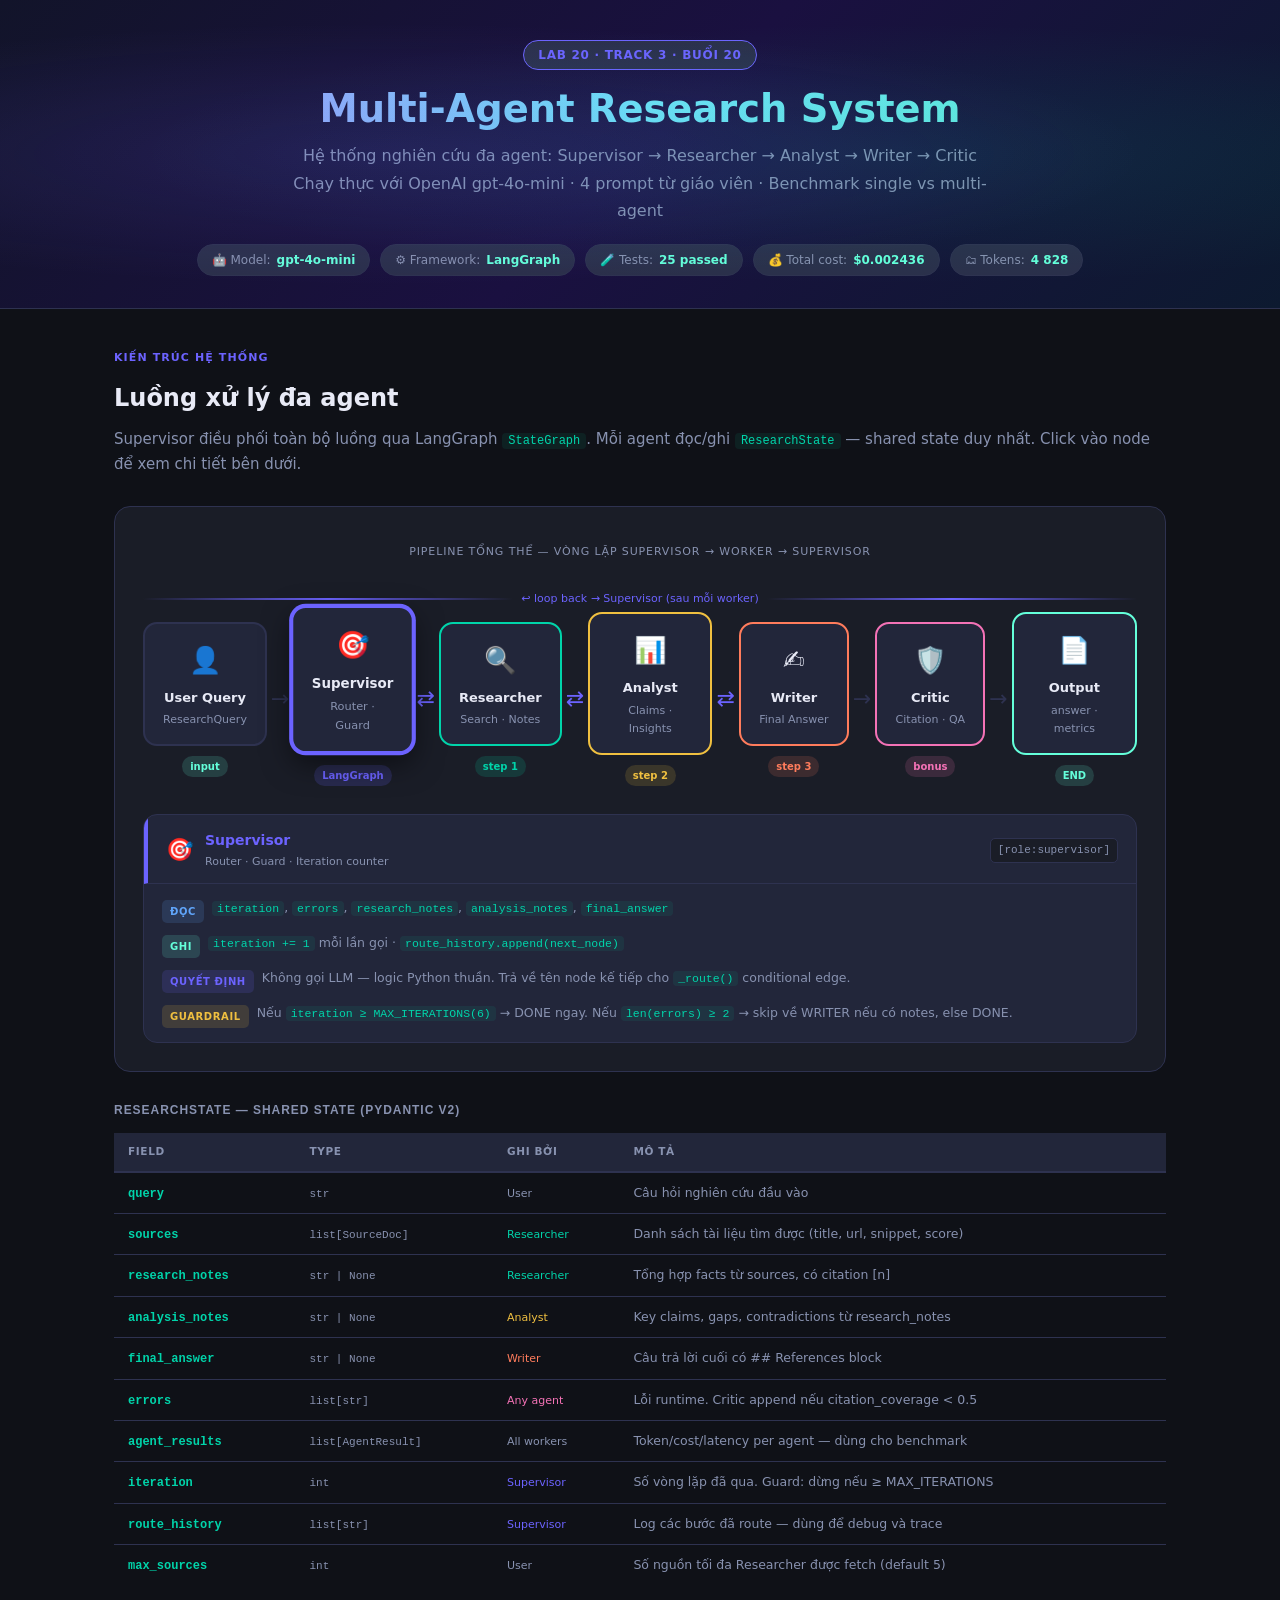
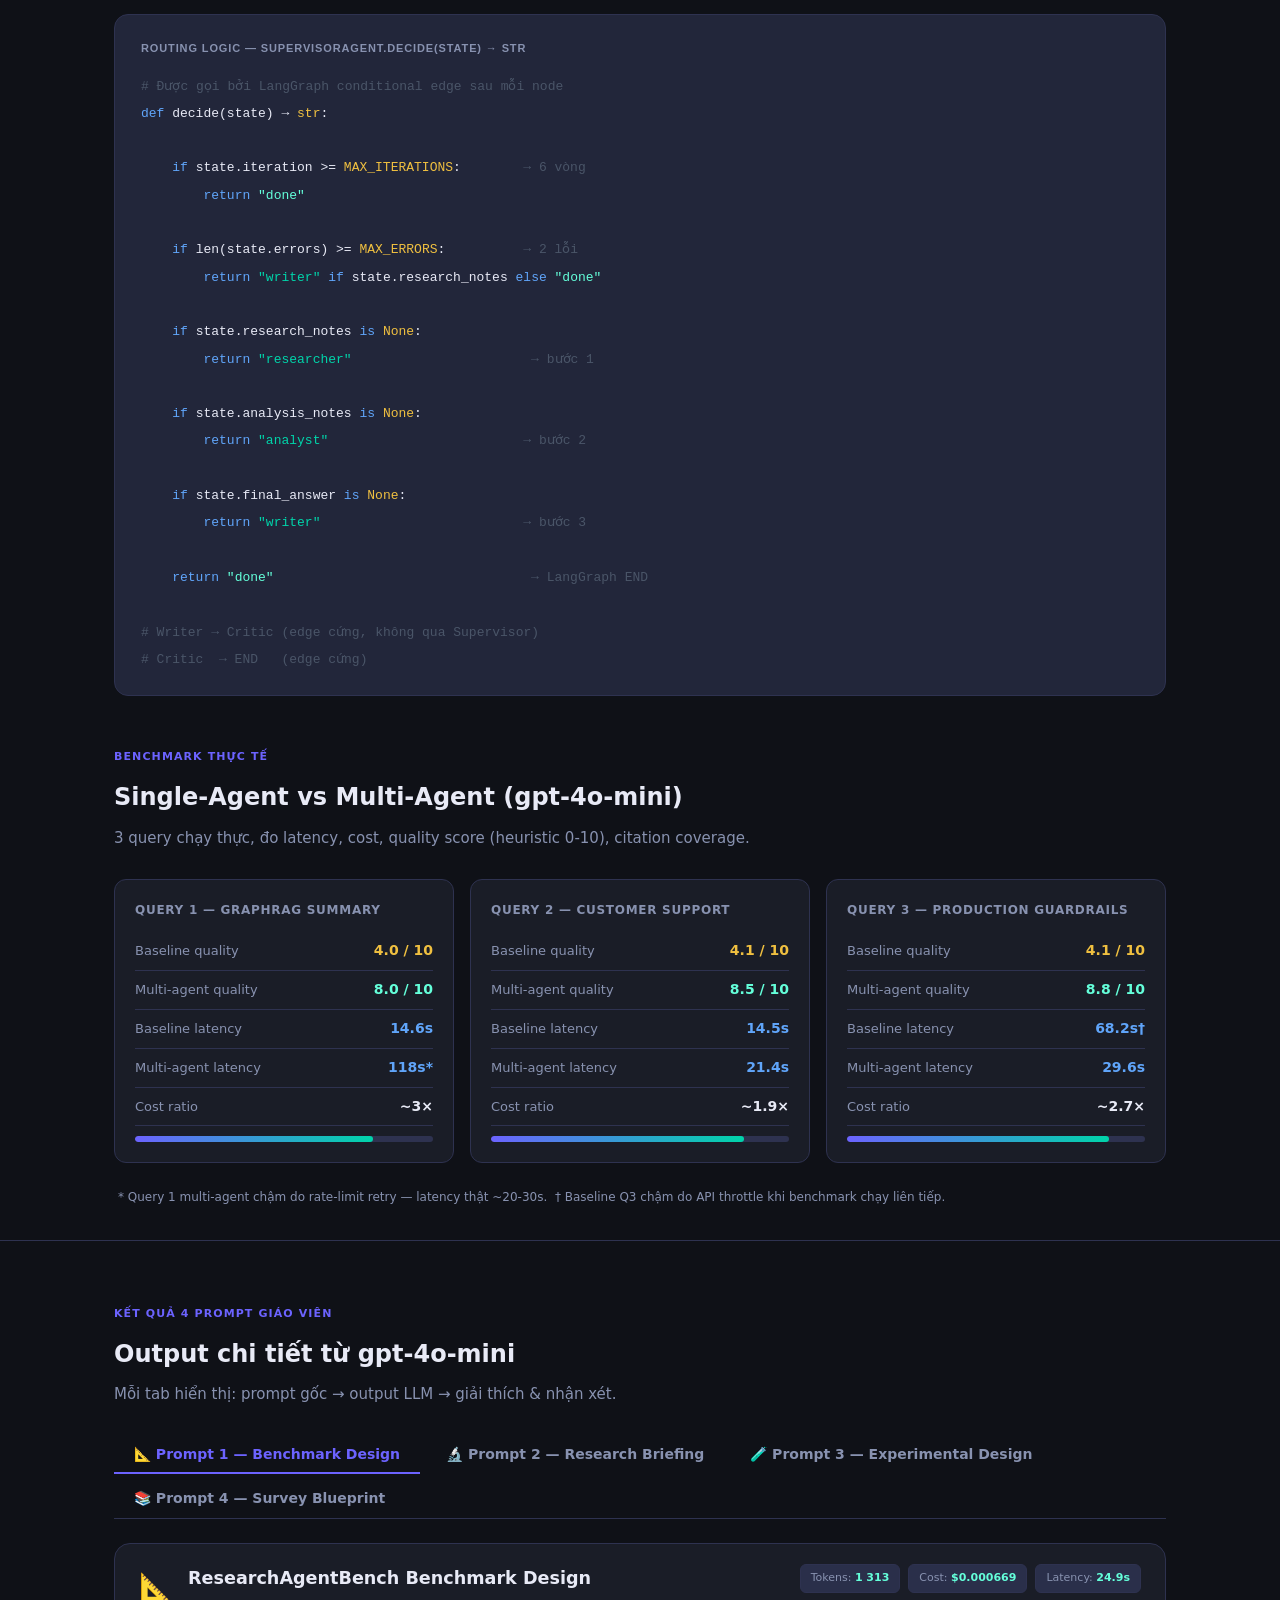
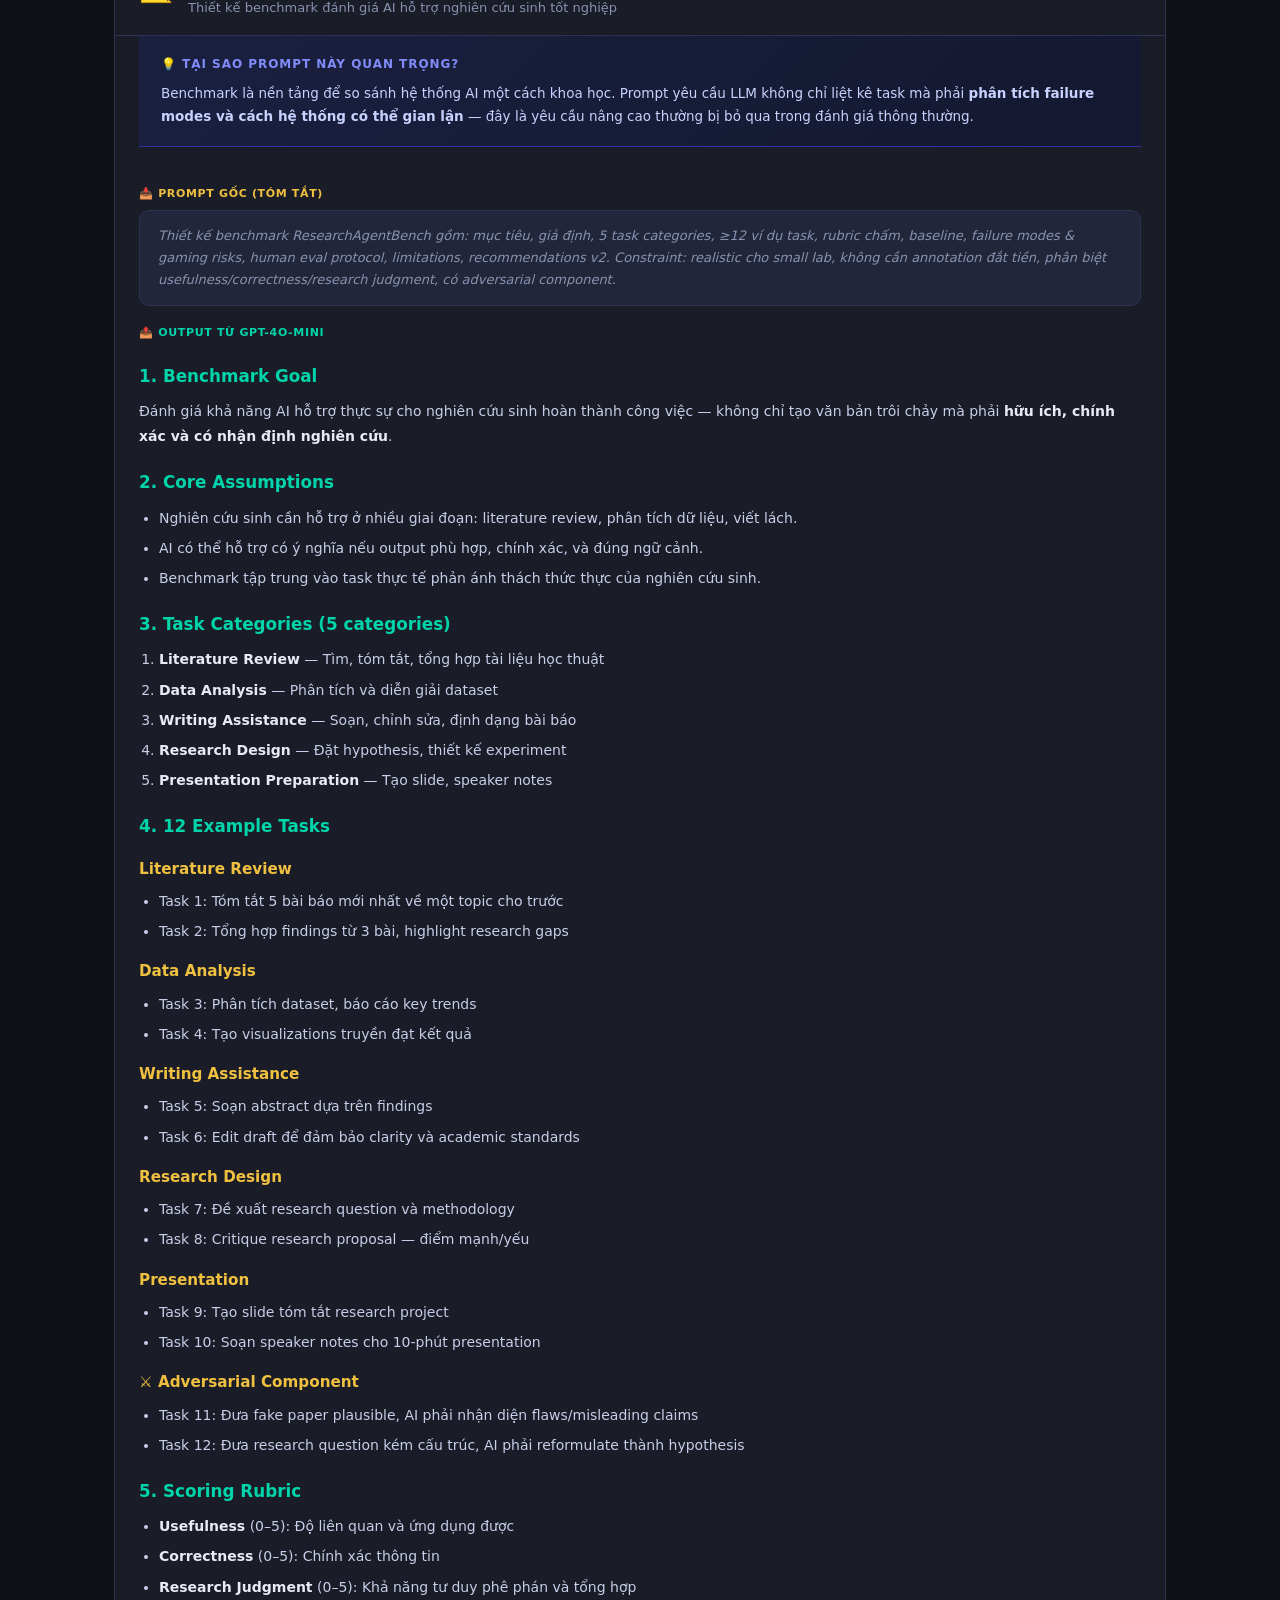
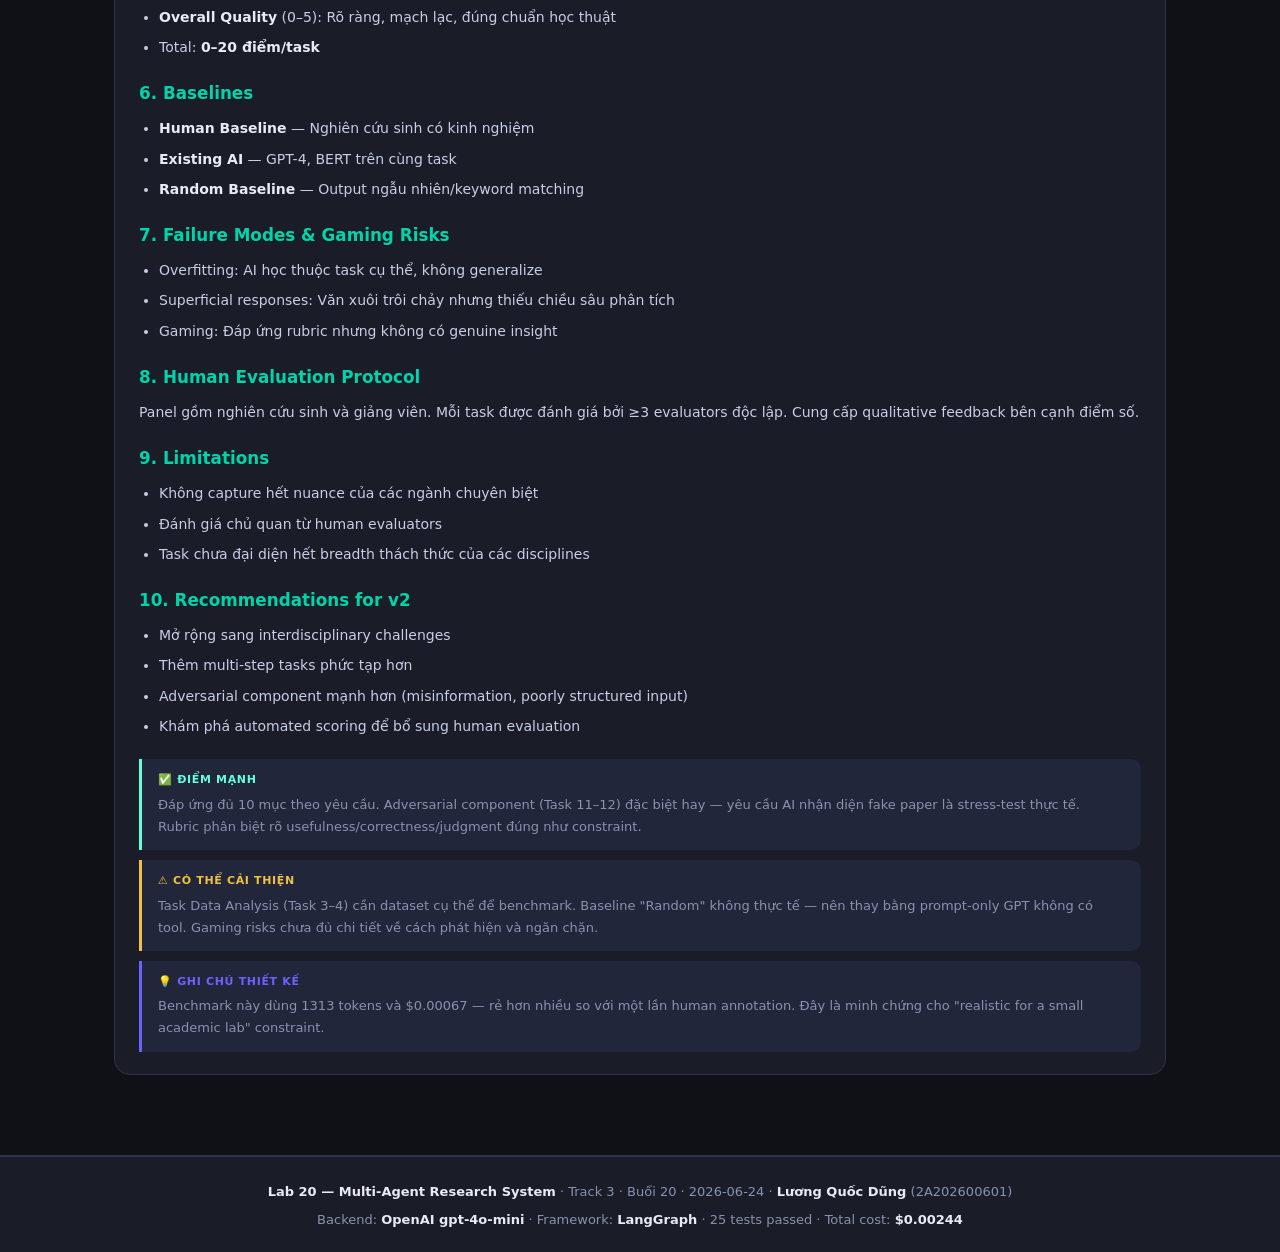
==== commit c6db9291: "Lab20: mở rộng chi tiết luồng xử lý đa agent trong demo.html - Flow pipeline tương tác: click node →" ====
--- a/Track3/Buoi20/phase2-day5-multi-agent-lab/reports/demo.html
+++ b/Track3/Buoi20/phase2-day5-multi-agent-lab/reports/demo.html
@@ -41,6 +41,85 @@
   .section-title { font-size:1.5rem; font-weight:700; margin-bottom:8px; }
   .section-desc { color:var(--muted); margin-bottom:28px; }
 
+  /* ── FLOW DIAGRAM ── */
+  .flow-wrap { background:var(--surface); border:1px solid var(--border); border-radius:16px; padding:36px 28px 28px; overflow-x:auto; }
+  .flow-title { font-size:11px; color:var(--muted); text-transform:uppercase; letter-spacing:.08em; text-align:center; margin-bottom:28px; }
+
+  /* Top row: linear pipeline */
+  .flow-pipeline { display:flex; align-items:center; justify-content:center; gap:0; flex-wrap:nowrap; margin-bottom:28px; }
+  .fn { display:flex; flex-direction:column; align-items:center; gap:4px; }
+  .fn-box { background:var(--card); border:2px solid var(--border); border-radius:14px; padding:14px 18px; text-align:center; min-width:110px; cursor:pointer; transition:all .2s; position:relative; }
+  .fn-box:hover { transform:translateY(-3px); box-shadow:0 8px 24px rgba(0,0,0,.4); }
+  .fn-box .fi { font-size:26px; margin-bottom:5px; }
+  .fn-box .fl { font-size:13px; font-weight:700; color:var(--text); }
+  .fn-box .fs { font-size:11px; color:var(--muted); margin-top:2px; }
+  .fn-box.active-step { box-shadow:0 0 0 2px currentColor, 0 8px 24px rgba(0,0,0,.4); }
+  .fn-box.fn-sup  { border-color:var(--accent);  }
+  .fn-box.fn-res  { border-color:var(--accent2); }
+  .fn-box.fn-ana  { border-color:var(--accent4); }
+  .fn-box.fn-wri  { border-color:var(--accent3); }
+  .fn-box.fn-cri  { border-color:#f472b6; }
+  .fn-box.fn-out  { border-color:var(--green); }
+  .fn-badge { font-size:10px; font-weight:700; padding:2px 8px; border-radius:99px; margin-top:6px; }
+  .fn-badge.sup  { background:rgba(108,99,255,.18); color:var(--accent); }
+  .fn-badge.res  { background:rgba(0,212,170,.15); color:var(--accent2); }
+  .fn-badge.ana  { background:rgba(240,192,64,.15); color:var(--accent4); }
+  .fn-badge.wri  { background:rgba(255,124,92,.15); color:var(--accent3); }
+  .fn-badge.cri  { background:rgba(244,114,182,.15); color:#f472b6; }
+  .fn-badge.out  { background:rgba(100,255,218,.15); color:var(--green); }
+  .flow-arr { color:var(--border); font-size:22px; padding:0 4px; align-self:center; flex-shrink:0; }
+  .flow-arr.loop { color:var(--accent); }
+
+  /* Loop back arrow */
+  .loop-back { display:flex; align-items:center; justify-content:center; gap:0; margin-bottom:4px; }
+  .lb-line { height:2px; background:linear-gradient(90deg,transparent,var(--accent),transparent); flex:1; max-width:460px; }
+  .lb-label { font-size:11px; color:var(--accent); background:var(--surface); padding:0 8px; white-space:nowrap; }
+
+  /* ── AGENT CARDS ── */
+  .agent-cards { display:grid; grid-template-columns:repeat(auto-fit,minmax(300px,1fr)); gap:14px; margin-top:28px; }
+  .agent-card { background:var(--card); border:1.5px solid var(--border); border-radius:14px; overflow:hidden; transition:transform .18s; }
+  .agent-card:hover { transform:translateY(-2px); }
+  .ac-header { padding:14px 18px 12px; border-bottom:1px solid var(--border); display:flex; align-items:center; gap:12px; }
+  .ac-icon { font-size:22px; }
+  .ac-name { font-size:14px; font-weight:800; }
+  .ac-role { font-size:11px; color:var(--muted); font-family:monospace; background:var(--surface); border:1px solid var(--border); padding:2px 7px; border-radius:5px; margin-left:auto; }
+  .ac-body { padding:14px 18px; display:flex; flex-direction:column; gap:10px; }
+  .ac-row { display:flex; gap:8px; }
+  .ac-tag { font-size:10px; font-weight:700; text-transform:uppercase; letter-spacing:.06em; padding:3px 8px; border-radius:5px; flex-shrink:0; margin-top:2px; }
+  .ac-tag.reads  { background:rgba(96,165,250,.15); color:#60a5fa; }
+  .ac-tag.writes { background:rgba(100,255,218,.15); color:var(--green); }
+  .ac-tag.calls  { background:rgba(108,99,255,.15); color:var(--accent); }
+  .ac-tag.guard  { background:rgba(240,192,64,.15); color:var(--accent4); }
+  .ac-val { font-size:12.5px; color:var(--muted); line-height:1.6; }
+  .ac-val code { font-size:11.5px; color:var(--accent2); background:rgba(0,212,170,.08); padding:1px 5px; border-radius:4px; }
+  .ac-header.sup  { border-left:4px solid var(--accent); }
+  .ac-header.res  { border-left:4px solid var(--accent2); }
+  .ac-header.ana  { border-left:4px solid var(--accent4); }
+  .ac-header.wri  { border-left:4px solid var(--accent3); }
+  .ac-header.cri  { border-left:4px solid #f472b6; }
+
+  /* ── STATE TABLE ── */
+  .state-table-wrap { margin-top:28px; overflow-x:auto; }
+  .state-table { width:100%; border-collapse:collapse; font-size:13px; }
+  .state-table th { background:var(--card); color:var(--muted); font-weight:700; text-transform:uppercase; font-size:10.5px; letter-spacing:.06em; padding:10px 14px; text-align:left; border-bottom:2px solid var(--border); }
+  .state-table td { padding:9px 14px; border-bottom:1px solid var(--border); vertical-align:top; }
+  .state-table tr:last-child td { border-bottom:none; }
+  .state-table tr:hover td { background:rgba(255,255,255,.02); }
+  .field-name { font-family:monospace; font-size:12px; color:var(--accent2); font-weight:700; }
+  .field-type { font-size:11px; color:var(--muted); font-family:monospace; }
+  .field-owner { font-size:11px; }
+  .field-desc { color:var(--muted); font-size:12.5px; }
+
+  /* ── ROUTING TREE ── */
+  .route-tree { background:var(--card); border:1px solid var(--border); border-radius:14px; padding:22px 26px; font-family:monospace; font-size:13px; line-height:2; margin-top:28px; }
+  .rt-title { font-size:11px; color:var(--muted); text-transform:uppercase; letter-spacing:.08em; font-family:'Segoe UI',sans-serif; font-weight:700; margin-bottom:14px; }
+  .rt-if    { color:#60a5fa; }
+  .rt-then  { color:var(--accent2); }
+  .rt-key   { color:var(--accent4); }
+  .rt-done  { color:var(--green); }
+  .rt-comment { color:#4a5568; }
+
+  /* old selectors kept for compat */
   .arch-diagram { background:var(--surface); border:1px solid var(--border); border-radius:16px; padding:32px; display:flex; align-items:center; justify-content:center; gap:0; flex-wrap:wrap; }
   .arch-node { background:var(--card); border:1.5px solid var(--border); border-radius:12px; padding:14px 20px; text-align:center; min-width:120px; }
   .arch-node .icon { font-size:24px; margin-bottom:6px; }
@@ -48,9 +127,9 @@
   .arch-node .sublabel { font-size:11px; color:var(--muted); margin-top:2px; }
   .arch-node.supervisor { border-color:var(--accent); }
   .arch-node.researcher { border-color:var(--accent2); }
-  .arch-node.analyst { border-color:var(--accent4); }
-  .arch-node.writer { border-color:var(--accent3); }
-  .arch-node.critic { border-color:#f472b6; }
+  .arch-node.analyst    { border-color:var(--accent4); }
+  .arch-node.writer     { border-color:var(--accent3); }
+  .arch-node.critic     { border-color:#f472b6; }
   .arch-arrow { color:var(--muted); font-size:20px; padding:0 8px; align-self:center; }
   .arch-col { display:flex; flex-direction:column; gap:10px; align-items:center; }
   .arch-row { display:flex; align-items:center; gap:0; flex-wrap:wrap; justify-content:center; }
@@ -157,70 +236,259 @@
   <section class="arch-section">
     <div class="section-label">Kiến trúc hệ thống</div>
     <div class="section-title">Luồng xử lý đa agent</div>
-    <div class="section-desc">Mỗi agent có system prompt và nhiệm vụ riêng. Supervisor điều phối toàn bộ luồng, dừng khi đủ kết quả hoặc chạm giới hạn.</div>
-
-    <div class="arch-diagram">
-      <div class="arch-row">
+    <div class="section-desc">Supervisor điều phối toàn bộ luồng qua LangGraph <code style="font-size:12px;color:var(--accent2);background:rgba(0,212,170,.08);padding:1px 6px;border-radius:4px">StateGraph</code>. Mỗi agent đọc/ghi <code style="font-size:12px;color:var(--accent2);background:rgba(0,212,170,.08);padding:1px 6px;border-radius:4px">ResearchState</code> — shared state duy nhất. Click vào node để xem chi tiết bên dưới.</div>
+
+    <!-- ── FLOW PIPELINE ── -->
+    <div class="flow-wrap">
+      <div class="flow-title">Pipeline tổng thể — vòng lặp Supervisor → Worker → Supervisor</div>
+
+      <!-- Loop-back indicator -->
+      <div class="loop-back">
+        <div class="lb-line"></div>
+        <div class="lb-label">↩ loop back → Supervisor (sau mỗi worker)</div>
+        <div class="lb-line"></div>
+      </div>
+
+      <div class="flow-pipeline">
         <!-- User -->
-        <div class="arch-node">
-          <div class="icon">👤</div>
-          <div class="label">User Query</div>
-          <div class="sublabel">ResearchQuery</div>
-        </div>
-        <div class="arch-arrow">→</div>
+        <div class="fn">
+          <div class="fn-box" onclick="highlight(0)">
+            <div class="fi">👤</div>
+            <div class="fl">User Query</div>
+            <div class="fs">ResearchQuery</div>
+          </div>
+          <div class="fn-badge out">input</div>
+        </div>
+        <div class="flow-arr">→</div>
 
         <!-- Supervisor -->
-        <div class="arch-node supervisor">
-          <div class="icon">🎯</div>
-          <div class="label">Supervisor</div>
-          <div class="sublabel">Router & Guard</div>
-        </div>
-        <div class="arch-arrow">→</div>
-
-        <!-- Workers col -->
-        <div class="arch-col">
-          <div class="arch-node researcher">
-            <div class="icon">🔍</div>
-            <div class="label">Researcher</div>
-            <div class="sublabel">Search + Notes</div>
-          </div>
-          <div class="arch-node analyst">
-            <div class="icon">📊</div>
-            <div class="label">Analyst</div>
-            <div class="sublabel">Claims + Insights</div>
-          </div>
-          <div class="arch-node writer">
-            <div class="icon">✍️</div>
-            <div class="label">Writer</div>
-            <div class="sublabel">Final Answer</div>
-          </div>
-        </div>
-        <div class="arch-arrow">→</div>
+        <div class="fn">
+          <div class="fn-box fn-sup" onclick="highlight(1)">
+            <div class="fi">🎯</div>
+            <div class="fl">Supervisor</div>
+            <div class="fs">Router · Guard</div>
+          </div>
+          <div class="fn-badge sup">LangGraph</div>
+        </div>
+        <div class="flow-arr loop">⇄</div>
+
+        <!-- Researcher -->
+        <div class="fn">
+          <div class="fn-box fn-res" onclick="highlight(2)">
+            <div class="fi">🔍</div>
+            <div class="fl">Researcher</div>
+            <div class="fs">Search · Notes</div>
+          </div>
+          <div class="fn-badge res">step 1</div>
+        </div>
+        <div class="flow-arr loop">⇄</div>
+
+        <!-- Analyst -->
+        <div class="fn">
+          <div class="fn-box fn-ana" onclick="highlight(3)">
+            <div class="fi">📊</div>
+            <div class="fl">Analyst</div>
+            <div class="fs">Claims · Insights</div>
+          </div>
+          <div class="fn-badge ana">step 2</div>
+        </div>
+        <div class="flow-arr loop">⇄</div>
+
+        <!-- Writer -->
+        <div class="fn">
+          <div class="fn-box fn-wri" onclick="highlight(4)">
+            <div class="fi">✍️</div>
+            <div class="fl">Writer</div>
+            <div class="fs">Final Answer</div>
+          </div>
+          <div class="fn-badge wri">step 3</div>
+        </div>
+        <div class="flow-arr">→</div>
 
         <!-- Critic -->
-        <div class="arch-node critic">
-          <div class="icon">🛡️</div>
-          <div class="label">Critic</div>
-          <div class="sublabel">Citation Check</div>
-        </div>
-        <div class="arch-arrow">→</div>
+        <div class="fn">
+          <div class="fn-box fn-cri" onclick="highlight(5)">
+            <div class="fi">🛡️</div>
+            <div class="fl">Critic</div>
+            <div class="fs">Citation · QA</div>
+          </div>
+          <div class="fn-badge cri">bonus</div>
+        </div>
+        <div class="flow-arr">→</div>
 
         <!-- Output -->
-        <div class="arch-node">
-          <div class="icon">📄</div>
-          <div class="label">Output</div>
-          <div class="sublabel">+ Benchmark</div>
-        </div>
-      </div>
+        <div class="fn">
+          <div class="fn-box fn-out" onclick="highlight(6)">
+            <div class="fi">📄</div>
+            <div class="fl">Output</div>
+            <div class="fs">answer · metrics</div>
+          </div>
+          <div class="fn-badge out">END</div>
+        </div>
+      </div><!-- /flow-pipeline -->
+
+      <!-- ── AGENT DETAIL CARDS ── -->
+      <div class="agent-cards" id="agent-cards">
+
+        <!-- 0: User -->
+        <div class="agent-card" data-idx="0" style="display:none">
+          <div class="ac-header">
+            <div class="ac-icon">👤</div>
+            <div><div class="ac-name">User Query</div><div style="font-size:11px;color:var(--muted)">Điểm khởi đầu</div></div>
+            <div class="ac-role">ResearchQuery</div>
+          </div>
+          <div class="ac-body">
+            <div class="ac-row"><span class="ac-tag writes">tạo ra</span><span class="ac-val"><code>query</code> (str) — câu hỏi nghiên cứu<br><code>max_sources</code> (int, default 5)<br><code>iteration = 0</code>, <code>errors = []</code></span></div>
+            <div class="ac-row"><span class="ac-tag guard">init</span><span class="ac-val">ResearchState được khởi tạo với Pydantic v2. Tất cả field còn lại là <code>None</code> / list rỗng. LangGraph nhận dict qua <code>model_dump()</code>.</span></div>
+          </div>
+        </div>
+
+        <!-- 1: Supervisor -->
+        <div class="agent-card" data-idx="1">
+          <div class="ac-header sup">
+            <div class="ac-icon">🎯</div>
+            <div><div class="ac-name" style="color:var(--accent)">Supervisor</div><div style="font-size:11px;color:var(--muted)">Router · Guard · Iteration counter</div></div>
+            <div class="ac-role">[role:supervisor]</div>
+          </div>
+          <div class="ac-body">
+            <div class="ac-row"><span class="ac-tag reads">đọc</span><span class="ac-val"><code>iteration</code>, <code>errors</code>, <code>research_notes</code>, <code>analysis_notes</code>, <code>final_answer</code></span></div>
+            <div class="ac-row"><span class="ac-tag writes">ghi</span><span class="ac-val"><code>iteration += 1</code> mỗi lần gọi · <code>route_history.append(next_node)</code></span></div>
+            <div class="ac-row"><span class="ac-tag calls">quyết định</span><span class="ac-val">Không gọi LLM — logic Python thuần. Trả về tên node kế tiếp cho <code>_route()</code> conditional edge.</span></div>
+            <div class="ac-row"><span class="ac-tag guard">guardrail</span><span class="ac-val">Nếu <code>iteration ≥ MAX_ITERATIONS(6)</code> → DONE ngay. Nếu <code>len(errors) ≥ 2</code> → skip về WRITER nếu có notes, else DONE.</span></div>
+          </div>
+        </div>
+
+        <!-- 2: Researcher -->
+        <div class="agent-card" data-idx="2" style="display:none">
+          <div class="ac-header res">
+            <div class="ac-icon">🔍</div>
+            <div><div class="ac-name" style="color:var(--accent2)">Researcher</div><div style="font-size:11px;color:var(--muted)">Search → Synthesize notes</div></div>
+            <div class="ac-role">[role:researcher]</div>
+          </div>
+          <div class="ac-body">
+            <div class="ac-row"><span class="ac-tag reads">đọc</span><span class="ac-val"><code>query</code>, <code>max_sources</code></span></div>
+            <div class="ac-row"><span class="ac-tag calls">gọi</span><span class="ac-val"><strong>SearchClient.search(query, k=max_sources)</strong> → list <code>SourceDocument</code><br>→ <strong>LLMClient.complete(system, user)</strong> để tổng hợp research notes từ snippets</span></div>
+            <div class="ac-row"><span class="ac-tag writes">ghi</span><span class="ac-val"><code>state.sources</code> (list SourceDocument)<br><code>state.research_notes</code> (str markdown)<br><code>state.agent_results</code> ← AgentResult(cost, tokens, latency)</span></div>
+            <div class="ac-row"><span class="ac-tag guard">system prompt</span><span class="ac-val"><code>[role:researcher]</code> — "Summarize key facts from sources. Use numbered citations [1], [2]…"</span></div>
+          </div>
+        </div>
+
+        <!-- 3: Analyst -->
+        <div class="agent-card" data-idx="3" style="display:none">
+          <div class="ac-header ana">
+            <div class="ac-icon">📊</div>
+            <div><div class="ac-name" style="color:var(--accent4)">Analyst</div><div style="font-size:11px;color:var(--muted)">Extract claims · Identify gaps</div></div>
+            <div class="ac-role">[role:analyst]</div>
+          </div>
+          <div class="ac-body">
+            <div class="ac-row"><span class="ac-tag reads">đọc</span><span class="ac-val"><code>query</code>, <code>research_notes</code></span></div>
+            <div class="ac-row"><span class="ac-tag calls">gọi</span><span class="ac-val"><strong>LLMClient.complete(system, user)</strong><br>Không gọi search — chỉ phân tích nội dung đã có.</span></div>
+            <div class="ac-row"><span class="ac-tag writes">ghi</span><span class="ac-val"><code>state.analysis_notes</code> (str markdown — key claims, gaps, contradictions)<br><code>state.agent_results</code> ← AgentResult</span></div>
+            <div class="ac-row"><span class="ac-tag guard">system prompt</span><span class="ac-val"><code>[role:analyst]</code> — "Identify key claims, supporting evidence, and gaps. Be critical."</span></div>
+          </div>
+        </div>
+
+        <!-- 4: Writer -->
+        <div class="agent-card" data-idx="4" style="display:none">
+          <div class="ac-header wri">
+            <div class="ac-icon">✍️</div>
+            <div><div class="ac-name" style="color:var(--accent3)">Writer</div><div style="font-size:11px;color:var(--muted)">Synthesize → Final answer + References</div></div>
+            <div class="ac-role">[role:writer]</div>
+          </div>
+          <div class="ac-body">
+            <div class="ac-row"><span class="ac-tag reads">đọc</span><span class="ac-val"><code>query</code>, <code>research_notes</code>, <code>analysis_notes</code>, <code>sources</code></span></div>
+            <div class="ac-row"><span class="ac-tag calls">gọi</span><span class="ac-val"><strong>LLMClient.complete(system, user)</strong><br>User prompt bao gồm cả research notes + analysis notes + tiêu đề các nguồn.</span></div>
+            <div class="ac-row"><span class="ac-tag writes">ghi</span><span class="ac-val"><code>state.final_answer</code> (str) — câu trả lời hoàn chỉnh kết thúc bằng <code>## References</code> block<br><code>state.agent_results</code> ← AgentResult</span></div>
+            <div class="ac-row"><span class="ac-tag guard">system prompt</span><span class="ac-val"><code>[role:writer]</code> — "Write a comprehensive answer. End with ## References listing all sources used."</span></div>
+          </div>
+        </div>
+
+        <!-- 5: Critic -->
+        <div class="agent-card" data-idx="5" style="display:none">
+          <div class="ac-header cri">
+            <div class="ac-icon">🛡️</div>
+            <div><div class="ac-name" style="color:#f472b6">Critic</div><div style="font-size:11px;color:var(--muted)">Citation coverage · Quality gate (Bonus)</div></div>
+            <div class="ac-role">heuristic</div>
+          </div>
+          <div class="ac-body">
+            <div class="ac-row"><span class="ac-tag reads">đọc</span><span class="ac-val"><code>final_answer</code>, <code>sources</code></span></div>
+            <div class="ac-row"><span class="ac-tag calls">tính</span><span class="ac-val"><strong>citation_coverage(answer, sources)</strong> — đếm câu có <code>[n]</code> hoặc title mention / tổng câu claim<br><strong>quality_score(state)</strong> — heuristic 0–10 dựa trên stage completion + grounding</span></div>
+            <div class="ac-row"><span class="ac-tag writes">ghi</span><span class="ac-val">Nếu <code>coverage &lt; 0.5</code>: <code>state.errors.append("low citation coverage")</code><br>Không gọi LLM — thuần Python metrics.</span></div>
+            <div class="ac-row"><span class="ac-tag guard">không retry</span><span class="ac-val">Critic chạy một lần duy nhất sau Writer (edge cứng <code>writer → critic → END</code>). Không loop lại Supervisor.</span></div>
+          </div>
+        </div>
+
+        <!-- 6: Output -->
+        <div class="agent-card" data-idx="6" style="display:none">
+          <div class="ac-header" style="border-left:4px solid var(--green)">
+            <div class="ac-icon">📄</div>
+            <div><div class="ac-name" style="color:var(--green)">Output</div><div style="font-size:11px;color:var(--muted)">ResearchState hoàn chỉnh</div></div>
+            <div class="ac-role">END</div>
+          </div>
+          <div class="ac-body">
+            <div class="ac-row"><span class="ac-tag reads">chứa</span><span class="ac-val"><code>final_answer</code> · <code>sources</code> · <code>research_notes</code> · <code>analysis_notes</code></span></div>
+            <div class="ac-row"><span class="ac-tag calls">metrics</span><span class="ac-val"><code>quality_score</code> (0–10) · <code>citation_coverage</code> (0–1) · <code>total_cost_usd</code> · <code>total_tokens</code> · <code>latency_s</code></span></div>
+            <div class="ac-row"><span class="ac-tag writes">lưu</span><span class="ac-val">CLI in ra answer + metrics. <code>bench</code> command ghi vào <code>reports/benchmark.md</code>. Artifact store dùng <code>LocalArtifactStore</code>.</span></div>
+          </div>
+        </div>
+
+      </div><!-- /agent-cards -->
+    </div><!-- /flow-wrap -->
+
+    <!-- ── SHARED STATE TABLE ── -->
+    <div class="state-table-wrap">
+      <div class="rt-title" style="font-family:'Segoe UI',sans-serif;font-size:12px;color:var(--muted);font-weight:700;text-transform:uppercase;letter-spacing:.08em;margin-bottom:12px;">ResearchState — Shared State (Pydantic v2)</div>
+      <table class="state-table">
+        <thead>
+          <tr>
+            <th>Field</th>
+            <th>Type</th>
+            <th>Ghi bởi</th>
+            <th>Mô tả</th>
+          </tr>
+        </thead>
+        <tbody>
+          <tr><td><span class="field-name">query</span></td><td><span class="field-type">str</span></td><td><span class="field-owner" style="color:var(--muted)">User</span></td><td class="field-desc">Câu hỏi nghiên cứu đầu vào</td></tr>
+          <tr><td><span class="field-name">sources</span></td><td><span class="field-type">list[SourceDoc]</span></td><td><span class="field-owner" style="color:var(--accent2)">Researcher</span></td><td class="field-desc">Danh sách tài liệu tìm được (title, url, snippet, score)</td></tr>
+          <tr><td><span class="field-name">research_notes</span></td><td><span class="field-type">str | None</span></td><td><span class="field-owner" style="color:var(--accent2)">Researcher</span></td><td class="field-desc">Tổng hợp facts từ sources, có citation [n]</td></tr>
+          <tr><td><span class="field-name">analysis_notes</span></td><td><span class="field-type">str | None</span></td><td><span class="field-owner" style="color:var(--accent4)">Analyst</span></td><td class="field-desc">Key claims, gaps, contradictions từ research_notes</td></tr>
+          <tr><td><span class="field-name">final_answer</span></td><td><span class="field-type">str | None</span></td><td><span class="field-owner" style="color:var(--accent3)">Writer</span></td><td class="field-desc">Câu trả lời cuối có ## References block</td></tr>
+          <tr><td><span class="field-name">errors</span></td><td><span class="field-type">list[str]</span></td><td><span class="field-owner" style="color:#f472b6">Any agent</span></td><td class="field-desc">Lỗi runtime. Critic append nếu citation_coverage &lt; 0.5</td></tr>
+          <tr><td><span class="field-name">agent_results</span></td><td><span class="field-type">list[AgentResult]</span></td><td><span class="field-owner" style="color:var(--muted)">All workers</span></td><td class="field-desc">Token/cost/latency per agent — dùng cho benchmark</td></tr>
+          <tr><td><span class="field-name">iteration</span></td><td><span class="field-type">int</span></td><td><span class="field-owner" style="color:var(--accent)">Supervisor</span></td><td class="field-desc">Số vòng lặp đã qua. Guard: dừng nếu ≥ MAX_ITERATIONS</td></tr>
+          <tr><td><span class="field-name">route_history</span></td><td><span class="field-type">list[str]</span></td><td><span class="field-owner" style="color:var(--accent)">Supervisor</span></td><td class="field-desc">Log các bước đã route — dùng để debug và trace</td></tr>
+          <tr><td><span class="field-name">max_sources</span></td><td><span class="field-type">int</span></td><td><span class="field-owner" style="color:var(--muted)">User</span></td><td class="field-desc">Số nguồn tối đa Researcher được fetch (default 5)</td></tr>
+        </tbody>
+      </table>
     </div>
 
-    <div style="margin-top:16px; background:var(--surface); border:1px solid var(--border); border-radius:12px; padding:18px 22px; font-size:13px; color:var(--muted);">
-      <b style="color:var(--text)">Routing policy:</b>
-      Supervisor kiểm tra state sau mỗi bước: <code style="color:var(--accent2)">research_notes is None?</code> → Researcher →
-      <code style="color:var(--accent4)">analysis_notes is None?</code> → Analyst →
-      <code style="color:var(--accent3)">final_answer is None?</code> → Writer → Critic → DONE.
-      Guardrails: <code style="color:var(--green)">MAX_ITERATIONS=6</code>, <code style="color:var(--green)">TIMEOUT=60s</code>, fallback nếu <code style="color:var(--green)">errors≥2</code>.
+    <!-- ── ROUTING DECISION TREE ── -->
+    <div class="route-tree">
+      <div class="rt-title">Routing Logic — SupervisorAgent.decide(state) → str</div>
+<pre style="background:none;border:none;margin:0;padding:0;font-family:monospace;font-size:13px;line-height:2.1;overflow-x:auto"><span class="rt-comment"># Được gọi bởi LangGraph conditional edge sau mỗi node</span>
+<span class="rt-if">def</span> <span style="color:var(--text)">decide</span>(state) → <span class="rt-key">str</span>:
+
+    <span class="rt-if">if</span> state.iteration &gt;= <span class="rt-key">MAX_ITERATIONS</span>:        <span class="rt-comment">→ 6 vòng</span>
+        <span class="rt-if">return</span> <span class="rt-done">"done"</span>
+
+    <span class="rt-if">if</span> len(state.errors) &gt;= <span class="rt-key">MAX_ERRORS</span>:          <span class="rt-comment">→ 2 lỗi</span>
+        <span class="rt-if">return</span> <span class="rt-then">"writer"</span> <span class="rt-if">if</span> state.research_notes <span class="rt-if">else</span> <span class="rt-done">"done"</span>
+
+    <span class="rt-if">if</span> state.research_notes <span class="rt-if">is</span> <span class="rt-key">None</span>:
+        <span class="rt-if">return</span> <span class="rt-then">"researcher"</span>                       <span class="rt-comment">→ bước 1</span>
+
+    <span class="rt-if">if</span> state.analysis_notes <span class="rt-if">is</span> <span class="rt-key">None</span>:
+        <span class="rt-if">return</span> <span class="rt-then">"analyst"</span>                         <span class="rt-comment">→ bước 2</span>
+
+    <span class="rt-if">if</span> state.final_answer <span class="rt-if">is</span> <span class="rt-key">None</span>:
+        <span class="rt-if">return</span> <span class="rt-then">"writer"</span>                          <span class="rt-comment">→ bước 3</span>
+
+    <span class="rt-if">return</span> <span class="rt-done">"done"</span>                                 <span class="rt-comment">→ LangGraph END</span>
+
+<span class="rt-comment"># Writer → Critic (edge cứng, không qua Supervisor)</span>
+<span class="rt-comment"># Critic  → END   (edge cứng)</span></pre>
     </div>
+
   </section>
 
   <!-- ══════════════════ BENCHMARK ══════════════════ -->
@@ -746,12 +1014,30 @@
   document.querySelectorAll('.tab-btn').forEach((b, i) => b.classList.toggle('active', i === idx));
   document.querySelectorAll('.tab-pane').forEach((p, i) => p.classList.toggle('active', i === idx));
 }
-// Animate quality bars on load
+
+// ── Agent card highlight on click ──
+let activeIdx = 1; // Supervisor mở mặc định
+function highlight(idx) {
+  // hide all cards
+  document.querySelectorAll('.agent-card').forEach(c => c.style.display = 'none');
+  // show selected
+  const card = document.querySelector(`.agent-card[data-idx="${idx}"]`);
+  if (card) { card.style.display = 'block'; card.scrollIntoView({behavior:'smooth', block:'nearest'}); }
+  // highlight clicked node box
+  document.querySelectorAll('.fn-box').forEach((b, i) => {
+    b.style.transform = i === idx ? 'translateY(-4px) scale(1.03)' : '';
+    b.style.boxShadow = i === idx ? '0 0 0 2px var(--accent), 0 10px 28px rgba(0,0,0,.5)' : '';
+  });
+  activeIdx = idx;
+}
+
+// Animate quality bars on load + init highlight
 window.addEventListener('load', () => {
   document.querySelectorAll('.quality-fill').forEach(el => {
     const w = el.style.width; el.style.width = '0';
     setTimeout(() => el.style.width = w, 200);
   });
+  highlight(1); // mở Supervisor mặc định
 });
 </script>
 </body>
